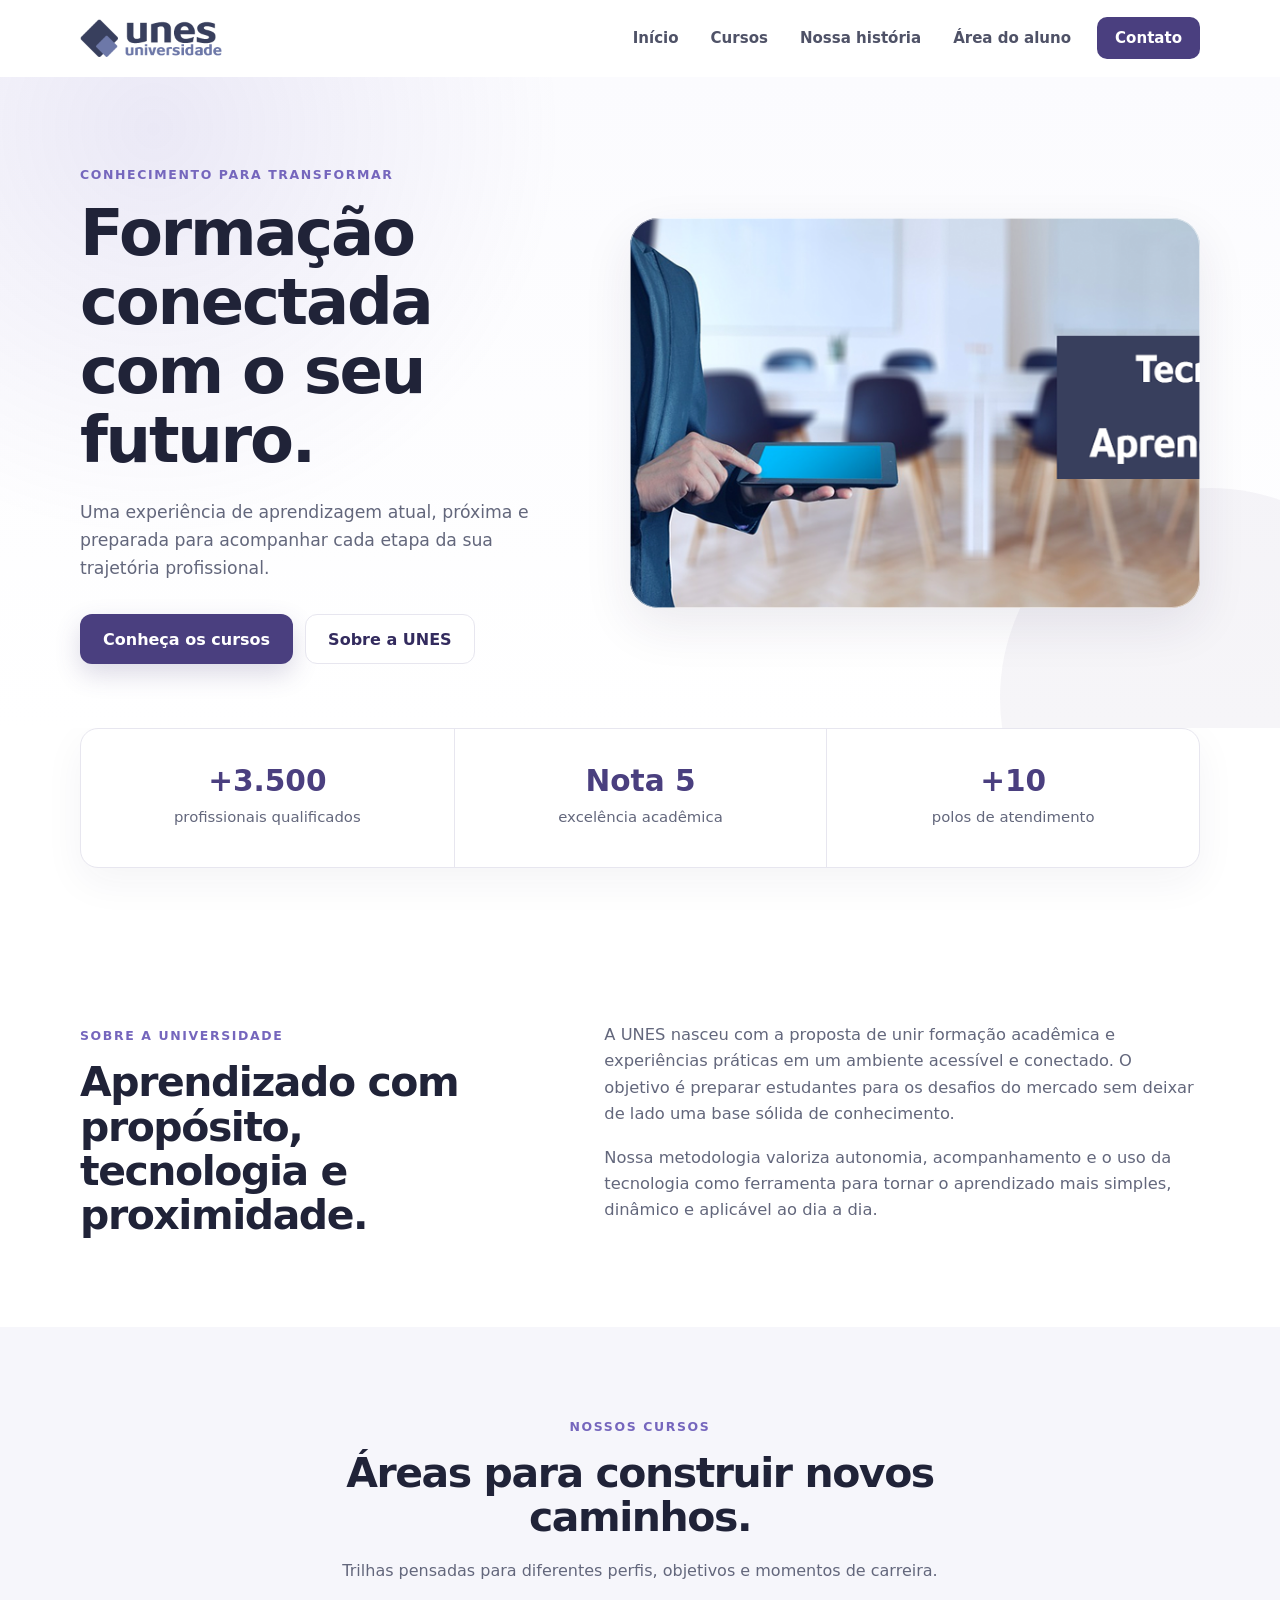
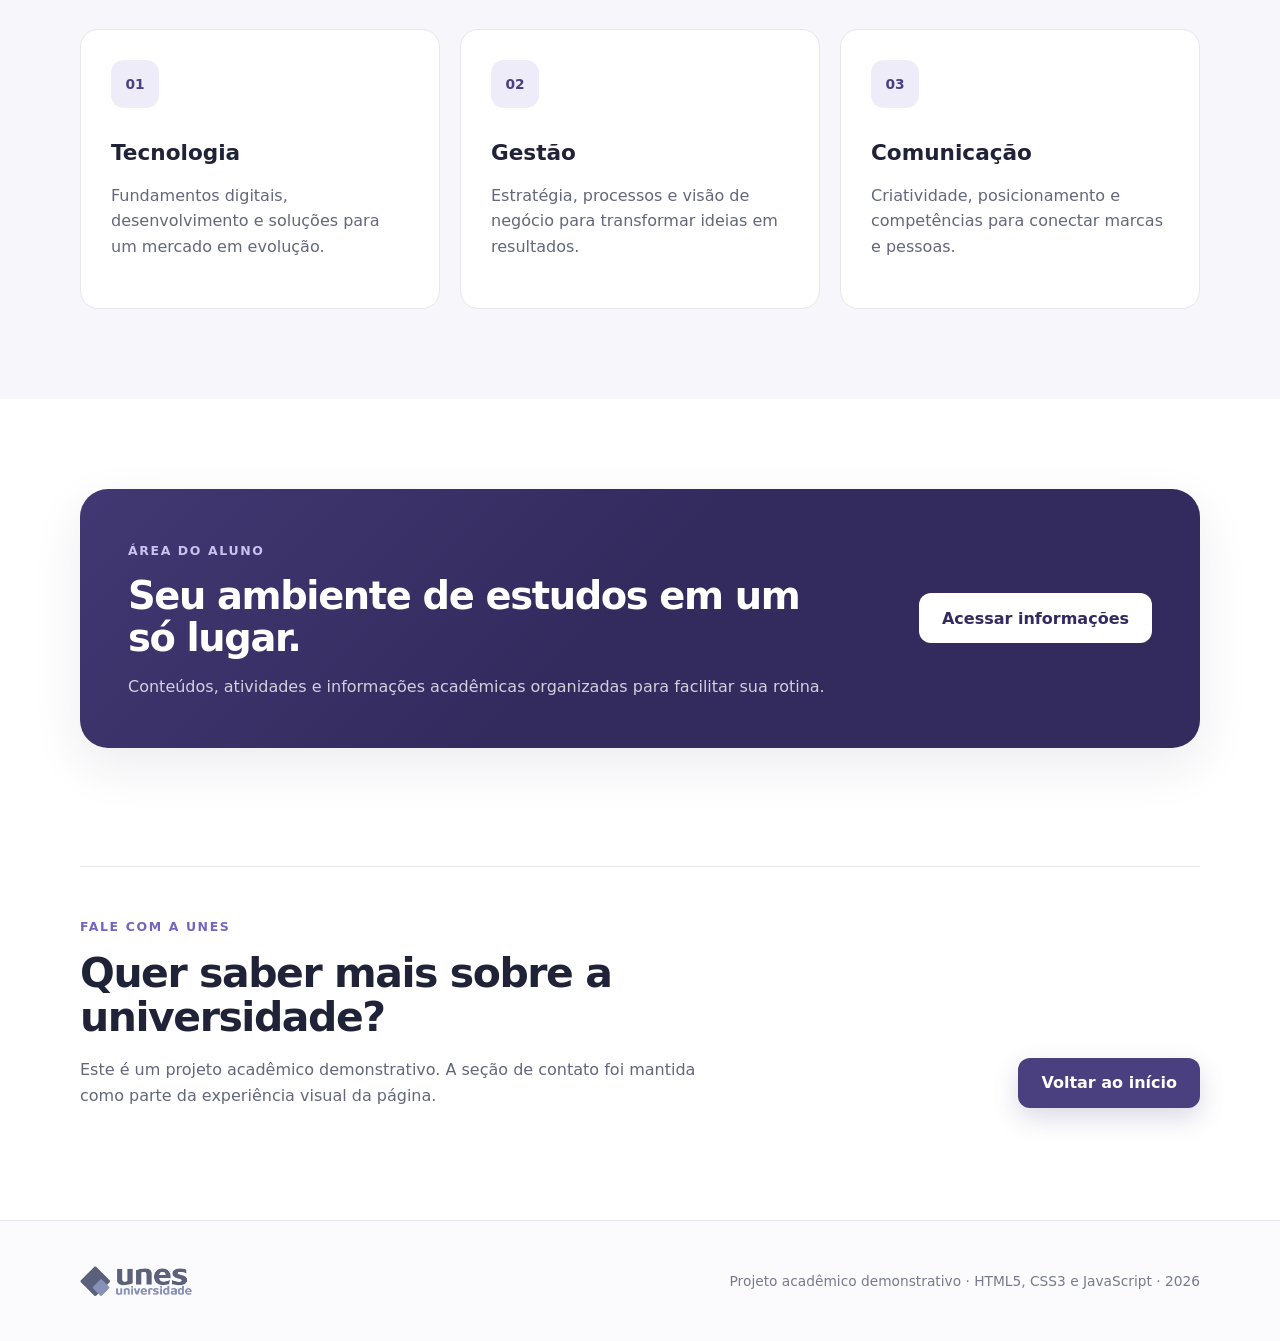
==== index.html @ d91230f2 "chore: cria a base da landing SargLab a partir da UNES" ====
<!DOCTYPE html>
<html lang="pt-BR">
  <head>
    <meta charset="UTF-8" />
    <meta name="viewport" content="width=device-width, initial-scale=1.0" />
    <meta
      name="description"
      content="UNES Universidade — projeto acadêmico responsivo desenvolvido com HTML, CSS e JavaScript."
    />
    <title>UNES | Universidade</title>
    <link rel="stylesheet" href="./assets/style/style.css" />
  </head>

  <body>
    <header class="site-header" id="inicio">
      <div class="container header-content">
        <a class="brand" href="#inicio" aria-label="UNES - Página inicial">
          <img src="./assets/images/logo.png" class="logo" alt="UNES Universidade" />
        </a>

        <button
          class="menu-toggle"
          type="button"
          aria-label="Abrir menu"
          aria-controls="main-menu"
          aria-expanded="false"
        >
          <span></span>
          <span></span>
          <span></span>
        </button>

        <nav class="main-nav" aria-label="Navegação principal">
          <ul class="nav-links" id="main-menu">
            <li><a href="#inicio">Início</a></li>
            <li><a href="#cursos">Cursos</a></li>
            <li><a href="#sobre">Nossa história</a></li>
            <li><a href="#aluno">Área do aluno</a></li>
            <li><a class="nav-cta" href="#contato">Contato</a></li>
          </ul>
        </nav>
      </div>
    </header>

    <main>
      <section class="hero" aria-labelledby="hero-title">
        <div class="container hero-grid">
          <div class="hero-copy">
            <span class="eyebrow">Conhecimento para transformar</span>
            <h1 id="hero-title">Formação conectada com o seu futuro.</h1>
            <p>
              Uma experiência de aprendizagem atual, próxima e preparada para
              acompanhar cada etapa da sua trajetória profissional.
            </p>

            <div class="hero-actions">
              <a class="button button-primary" href="#cursos">Conheça os cursos</a>
              <a class="button button-secondary" href="#sobre">Sobre a UNES</a>
            </div>
          </div>

          <div class="hero-media">
            <img
              src="./assets/images/capa.png"
              alt="Tecnologia aplicada ao aprendizado"
            />
          </div>
        </div>
      </section>

      <section class="stats" aria-label="Indicadores da universidade">
        <div class="container stats-grid">
          <article class="stat-card">
            <strong>+3.500</strong>
            <span>profissionais qualificados</span>
          </article>
          <article class="stat-card">
            <strong>Nota 5</strong>
            <span>excelência acadêmica</span>
          </article>
          <article class="stat-card">
            <strong>+10</strong>
            <span>polos de atendimento</span>
          </article>
        </div>
      </section>

      <section class="section" id="sobre">
        <div class="container about-grid">
          <div class="section-heading">
            <span class="eyebrow">Sobre a universidade</span>
            <h2>Aprendizado com propósito, tecnologia e proximidade.</h2>
          </div>

          <div class="about-copy">
            <p>
              A UNES nasceu com a proposta de unir formação acadêmica e
              experiências práticas em um ambiente acessível e conectado. O
              objetivo é preparar estudantes para os desafios do mercado sem
              deixar de lado uma base sólida de conhecimento.
            </p>
            <p>
              Nossa metodologia valoriza autonomia, acompanhamento e o uso da
              tecnologia como ferramenta para tornar o aprendizado mais simples,
              dinâmico e aplicável ao dia a dia.
            </p>
          </div>
        </div>
      </section>

      <section class="section section-soft" id="cursos">
        <div class="container">
          <div class="section-heading section-heading-centered">
            <span class="eyebrow">Nossos cursos</span>
            <h2>Áreas para construir novos caminhos.</h2>
            <p>
              Trilhas pensadas para diferentes perfis, objetivos e momentos de carreira.
            </p>
          </div>

          <div class="course-grid">
            <article class="course-card">
              <div class="course-icon" aria-hidden="true">01</div>
              <h3>Tecnologia</h3>
              <p>
                Fundamentos digitais, desenvolvimento e soluções para um mercado em evolução.
              </p>
            </article>

            <article class="course-card">
              <div class="course-icon" aria-hidden="true">02</div>
              <h3>Gestão</h3>
              <p>
                Estratégia, processos e visão de negócio para transformar ideias em resultados.
              </p>
            </article>

            <article class="course-card">
              <div class="course-icon" aria-hidden="true">03</div>
              <h3>Comunicação</h3>
              <p>
                Criatividade, posicionamento e competências para conectar marcas e pessoas.
              </p>
            </article>
          </div>
        </div>
      </section>

      <section class="section" id="aluno">
        <div class="container student-card">
          <div>
            <span class="eyebrow eyebrow-light">Área do aluno</span>
            <h2>Seu ambiente de estudos em um só lugar.</h2>
            <p>
              Conteúdos, atividades e informações acadêmicas organizadas para facilitar sua rotina.
            </p>
          </div>
          <a class="button button-light" href="#contato">Acessar informações</a>
        </div>
      </section>

      <section class="section contact-section" id="contato">
        <div class="container contact-card">
          <div class="section-heading">
            <span class="eyebrow">Fale com a UNES</span>
            <h2>Quer saber mais sobre a universidade?</h2>
            <p>
              Este é um projeto acadêmico demonstrativo. A seção de contato foi
              mantida como parte da experiência visual da página.
            </p>
          </div>

          <a class="button button-primary" href="#inicio">Voltar ao início</a>
        </div>
      </section>
    </main>

    <footer class="site-footer">
      <div class="container footer-content">
        <img src="./assets/images/logo.png" alt="UNES Universidade" />
        <p>
          Projeto acadêmico demonstrativo · HTML5, CSS3 e JavaScript ·
          <span id="current-year">2026</span>
        </p>
      </div>
    </footer>

    <script src="./script/main.js"></script>
  </body>
</html>
---- assets/style/style.css ----
* {
  margin: 0;
  padding: 0;
  box-sizing: border-box;
}

:root {
  --primary: #4a3f7f;
  --primary-dark: #332b5e;
  --primary-light: #7566bd;
  --text: #202338;
  --text-soft: #63677c;
  --surface: #ffffff;
  --surface-soft: #f6f6fb;
  --border: #e7e6ef;
  --shadow: 0 18px 50px rgba(39, 33, 73, 0.09);
  --radius-lg: 28px;
  --radius-md: 18px;
  --radius-sm: 12px;
  --container: 1120px;
}

html {
  scroll-behavior: smooth;
  scroll-padding-top: 92px;
}

body {
  min-height: 100vh;
  font-family: Inter, ui-sans-serif, system-ui, -apple-system, BlinkMacSystemFont,
    "Segoe UI", sans-serif;
  color: var(--text);
  background: var(--surface);
  line-height: 1.6;
  -webkit-font-smoothing: antialiased;
}

body.menu-open {
  overflow: hidden;
}

img {
  display: block;
  max-width: 100%;
}

a {
  color: inherit;
  text-decoration: none;
}

button,
a {
  -webkit-tap-highlight-color: transparent;
}

button {
  font: inherit;
}

.container {
  width: min(var(--container), calc(100% - 40px));
  margin: 0 auto;
}

.site-header {
  position: sticky;
  top: 0;
  z-index: 1000;
  background: rgba(255, 255, 255, 0.94);
  border-bottom: 1px solid transparent;
  backdrop-filter: blur(16px);
  transition: border-color 0.2s ease, box-shadow 0.2s ease;
}

.site-header.scrolled {
  border-color: var(--border);
  box-shadow: 0 8px 30px rgba(29, 25, 52, 0.05);
}

.header-content {
  position: relative;
  min-height: 76px;
  display: flex;
  align-items: center;
  justify-content: space-between;
  gap: 32px;
}

.brand {
  flex: 0 0 auto;
}

.logo {
  width: 142px;
  height: auto;
}

.main-nav {
  margin-left: auto;
}

.nav-links {
  display: flex;
  align-items: center;
  gap: 4px;
  list-style: none;
}

.nav-links a {
  display: inline-flex;
  align-items: center;
  min-height: 42px;
  padding: 0 14px;
  border-radius: 10px;
  color: #4f5267;
  font-size: 0.94rem;
  font-weight: 600;
  transition: color 0.2s ease, background 0.2s ease, transform 0.2s ease;
}

.nav-links a:hover,
.nav-links a:focus-visible {
  color: var(--primary);
  background: var(--surface-soft);
}

.nav-links .nav-cta {
  margin-left: 8px;
  padding-inline: 18px;
  color: #fff;
  background: var(--primary);
}

.nav-links .nav-cta:hover,
.nav-links .nav-cta:focus-visible {
  color: #fff;
  background: var(--primary-dark);
  transform: translateY(-1px);
}

.menu-toggle {
  display: none;
  width: 44px;
  height: 44px;
  padding: 10px;
  border: 1px solid var(--border);
  border-radius: 12px;
  background: var(--surface);
  cursor: pointer;
}

.menu-toggle span {
  display: block;
  width: 100%;
  height: 2px;
  margin: 5px 0;
  border-radius: 999px;
  background: var(--primary-dark);
  transition: transform 0.2s ease, opacity 0.2s ease;
}

.hero {
  position: relative;
  overflow: hidden;
  padding: 84px 0 64px;
  background:
    radial-gradient(circle at 12% 8%, rgba(117, 102, 189, 0.12), transparent 32%),
    linear-gradient(180deg, #fbfbfe 0%, #ffffff 100%);
}

.hero::after {
  content: "";
  position: absolute;
  right: -140px;
  bottom: -180px;
  width: 420px;
  height: 420px;
  border-radius: 50%;
  background: rgba(74, 63, 127, 0.05);
  pointer-events: none;
}

.hero-grid {
  position: relative;
  z-index: 1;
  display: grid;
  grid-template-columns: minmax(0, 0.92fr) minmax(0, 1.08fr);
  align-items: center;
  gap: 64px;
}

.eyebrow {
  display: inline-block;
  margin-bottom: 14px;
  color: var(--primary-light);
  font-size: 0.78rem;
  font-weight: 800;
  letter-spacing: 0.13em;
  text-transform: uppercase;
}

.hero h1,
.section-heading h2,
.student-card h2 {
  line-height: 1.08;
  letter-spacing: -0.035em;
}

.hero h1 {
  max-width: 680px;
  font-size: clamp(2.7rem, 5vw, 4.9rem);
}

.hero-copy > p {
  max-width: 610px;
  margin-top: 24px;
  color: var(--text-soft);
  font-size: 1.08rem;
}

.hero-actions {
  display: flex;
  flex-wrap: wrap;
  gap: 12px;
  margin-top: 32px;
}

.button {
  display: inline-flex;
  align-items: center;
  justify-content: center;
  min-height: 50px;
  padding: 0 22px;
  border: 1px solid transparent;
  border-radius: 12px;
  font-weight: 750;
  transition: transform 0.2s ease, background 0.2s ease, border-color 0.2s ease,
    box-shadow 0.2s ease;
}

.button:hover,
.button:focus-visible {
  transform: translateY(-2px);
}

.button-primary {
  color: #fff;
  background: var(--primary);
  box-shadow: 0 10px 26px rgba(74, 63, 127, 0.2);
}

.button-primary:hover,
.button-primary:focus-visible {
  background: var(--primary-dark);
}

.button-secondary {
  color: var(--primary-dark);
  border-color: var(--border);
  background: #fff;
}

.button-secondary:hover,
.button-secondary:focus-visible {
  border-color: #cfccdf;
  box-shadow: 0 8px 24px rgba(39, 33, 73, 0.08);
}

.hero-media {
  position: relative;
  overflow: hidden;
  border-radius: var(--radius-lg);
  box-shadow: var(--shadow);
}

.hero-media::before {
  content: "";
  position: absolute;
  inset: 0;
  border: 1px solid rgba(255, 255, 255, 0.55);
  border-radius: inherit;
  pointer-events: none;
}

.hero-media img {
  width: 100%;
  min-height: 390px;
  object-fit: cover;
}

.stats {
  padding: 0 0 64px;
}

.stats-grid {
  display: grid;
  grid-template-columns: repeat(3, 1fr);
  overflow: hidden;
  border: 1px solid var(--border);
  border-radius: var(--radius-md);
  background: #fff;
  box-shadow: 0 14px 40px rgba(43, 38, 70, 0.05);
}

.stat-card {
  display: flex;
  flex-direction: column;
  align-items: center;
  justify-content: center;
  min-height: 138px;
  padding: 24px;
  text-align: center;
}

.stat-card + .stat-card {
  border-left: 1px solid var(--border);
}

.stat-card strong {
  color: var(--primary);
  font-size: 1.85rem;
  line-height: 1;
}

.stat-card span {
  margin-top: 10px;
  color: var(--text-soft);
  font-size: 0.93rem;
}

.section {
  padding: 90px 0;
}

.section-soft {
  background: var(--surface-soft);
}

.about-grid {
  display: grid;
  grid-template-columns: 0.85fr 1.15fr;
  gap: 84px;
  align-items: start;
}

.section-heading h2 {
  max-width: 680px;
  font-size: clamp(2rem, 3.2vw, 3.2rem);
}

.section-heading > p {
  max-width: 620px;
  margin-top: 18px;
  color: var(--text-soft);
}

.section-heading-centered {
  display: flex;
  flex-direction: column;
  align-items: center;
  max-width: 760px;
  margin: 0 auto;
  text-align: center;
}

.about-copy {
  color: var(--text-soft);
  font-size: 1.02rem;
}

.about-copy p + p {
  margin-top: 18px;
}

.course-grid {
  display: grid;
  grid-template-columns: repeat(3, 1fr);
  gap: 20px;
  margin-top: 46px;
}

.course-card {
  min-height: 280px;
  padding: 30px;
  border: 1px solid var(--border);
  border-radius: var(--radius-md);
  background: #fff;
  transition: transform 0.2s ease, box-shadow 0.2s ease, border-color 0.2s ease;
}

.course-card:hover {
  transform: translateY(-5px);
  border-color: #d8d4e8;
  box-shadow: 0 20px 50px rgba(39, 33, 73, 0.08);
}

.course-icon {
  display: grid;
  place-items: center;
  width: 48px;
  height: 48px;
  border-radius: 13px;
  color: var(--primary);
  background: #eeecf8;
  font-size: 0.86rem;
  font-weight: 850;
}

.course-card h3 {
  margin-top: 28px;
  font-size: 1.35rem;
}

.course-card p {
  margin-top: 12px;
  color: var(--text-soft);
}

.student-card {
  display: flex;
  align-items: center;
  justify-content: space-between;
  gap: 50px;
  padding: 48px;
  border-radius: var(--radius-lg);
  color: #fff;
  background:
    linear-gradient(135deg, rgba(117, 102, 189, 0.22), transparent 48%),
    var(--primary-dark);
  box-shadow: var(--shadow);
}

.student-card > div {
  max-width: 720px;
}

.eyebrow-light {
  color: #c9c2f1;
}

.student-card h2 {
  font-size: clamp(2rem, 3vw, 3rem);
}

.student-card p {
  margin-top: 16px;
  color: rgba(255, 255, 255, 0.78);
}

.button-light {
  flex: 0 0 auto;
  color: var(--primary-dark);
  background: #fff;
}

.contact-section {
  padding-top: 28px;
}

.contact-card {
  display: flex;
  align-items: flex-end;
  justify-content: space-between;
  gap: 40px;
  padding: 46px 0 22px;
  border-top: 1px solid var(--border);
}

.contact-card .section-heading {
  max-width: 720px;
}

.site-footer {
  border-top: 1px solid var(--border);
  background: #fbfbfd;
}

.footer-content {
  min-height: 120px;
  display: flex;
  align-items: center;
  justify-content: space-between;
  gap: 24px;
}

.footer-content img {
  width: 112px;
  opacity: 0.82;
}

.footer-content p {
  color: #777a8d;
  font-size: 0.86rem;
  text-align: right;
}

:focus-visible {
  outline: 3px solid rgba(117, 102, 189, 0.34);
  outline-offset: 3px;
}

@media (max-width: 900px) {
  .hero {
    padding-top: 62px;
  }

  .hero-grid,
  .about-grid {
    grid-template-columns: 1fr;
    gap: 42px;
  }

  .hero-copy {
    max-width: 760px;
  }

  .hero-media img {
    min-height: 330px;
  }

  .course-grid {
    grid-template-columns: repeat(2, 1fr);
  }

  .course-card:last-child {
    grid-column: 1 / -1;
  }

  .student-card,
  .contact-card {
    align-items: flex-start;
    flex-direction: column;
  }
}

@media (max-width: 780px) {
  .container {
    width: min(var(--container), calc(100% - 32px));
  }

  .header-content {
    min-height: 70px;
  }

  .logo {
    width: 126px;
  }

  .menu-toggle {
    display: block;
    position: relative;
    z-index: 1002;
  }

  .menu-toggle[aria-expanded="true"] span:nth-child(1) {
    transform: translateY(7px) rotate(45deg);
  }

  .menu-toggle[aria-expanded="true"] span:nth-child(2) {
    opacity: 0;
  }

  .menu-toggle[aria-expanded="true"] span:nth-child(3) {
    transform: translateY(-7px) rotate(-45deg);
  }

  .main-nav {
    position: absolute;
    top: calc(100% + 1px);
    right: 0;
    left: 0;
    z-index: 1001;
  }

  .nav-links {
    position: absolute;
    top: 0;
    right: 16px;
    left: 16px;
    display: flex;
    flex-direction: column;
    align-items: stretch;
    gap: 4px;
    padding: 12px;
    border: 1px solid var(--border);
    border-radius: 16px;
    background: #fff;
    box-shadow: 0 22px 60px rgba(28, 24, 52, 0.16);
    opacity: 0;
    visibility: hidden;
    transform: translateY(-10px) scale(0.98);
    transform-origin: top center;
    transition: opacity 0.18s ease, transform 0.18s ease, visibility 0.18s ease;
  }

  .nav-links.is-open {
    opacity: 1;
    visibility: visible;
    transform: translateY(8px) scale(1);
  }

  .nav-links li,
  .nav-links a {
    width: 100%;
  }

  .nav-links a {
    min-height: 46px;
    padding: 0 14px;
  }

  .nav-links .nav-cta {
    margin: 4px 0 0;
    justify-content: center;
  }

  .hero {
    padding: 48px 0 50px;
  }

  .hero h1 {
    font-size: clamp(2.4rem, 11vw, 3.6rem);
  }

  .hero-copy > p {
    font-size: 1rem;
  }

  .hero-media {
    border-radius: 20px;
  }

  .hero-media img {
    min-height: 260px;
  }

  .stats {
    padding-bottom: 28px;
  }

  .stats-grid {
    grid-template-columns: 1fr;
  }

  .stat-card {
    min-height: 112px;
  }

  .stat-card + .stat-card {
    border-top: 1px solid var(--border);
    border-left: 0;
  }

  .section {
    padding: 66px 0;
  }

  .course-grid {
    grid-template-columns: 1fr;
  }

  .course-card:last-child {
    grid-column: auto;
  }

  .student-card {
    padding: 34px 28px;
    border-radius: 22px;
  }

  .contact-section {
    padding-top: 12px;
  }

  .footer-content {
    min-height: 150px;
    flex-direction: column;
    justify-content: center;
    text-align: center;
  }

  .footer-content p {
    text-align: center;
  }
}

@media (max-width: 520px) {
  .container {
    width: min(var(--container), calc(100% - 24px));
  }

  .hero-actions,
  .hero-actions .button {
    width: 100%;
  }

  .hero-media img {
    min-height: 220px;
    object-position: 48% center;
  }

  .student-card {
    padding: 30px 22px;
  }

  .button-light,
  .contact-card .button {
    width: 100%;
  }
}

@media (prefers-reduced-motion: reduce) {
  *,
  *::before,
  *::after {
    scroll-behavior: auto !important;
    transition-duration: 0.01ms !important;
    animation-duration: 0.01ms !important;
    animation-iteration-count: 1 !important;
  }
}
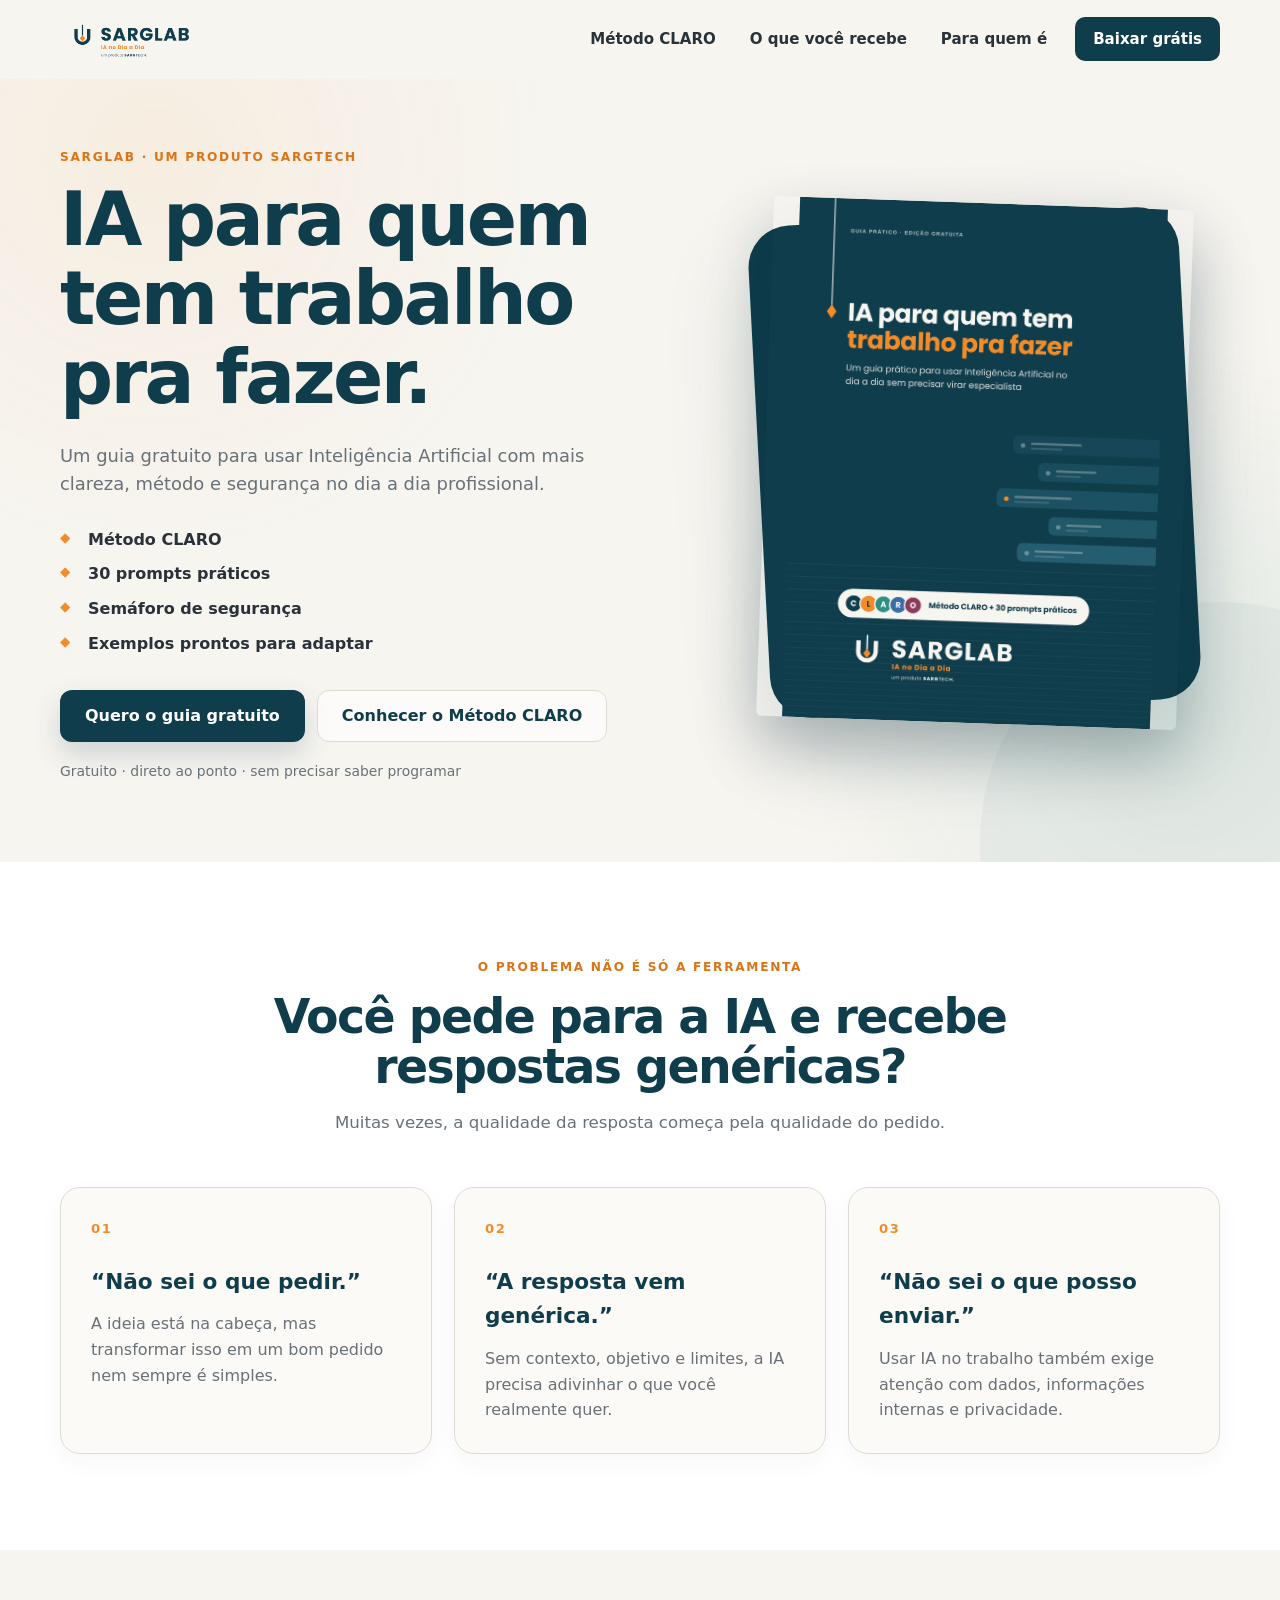
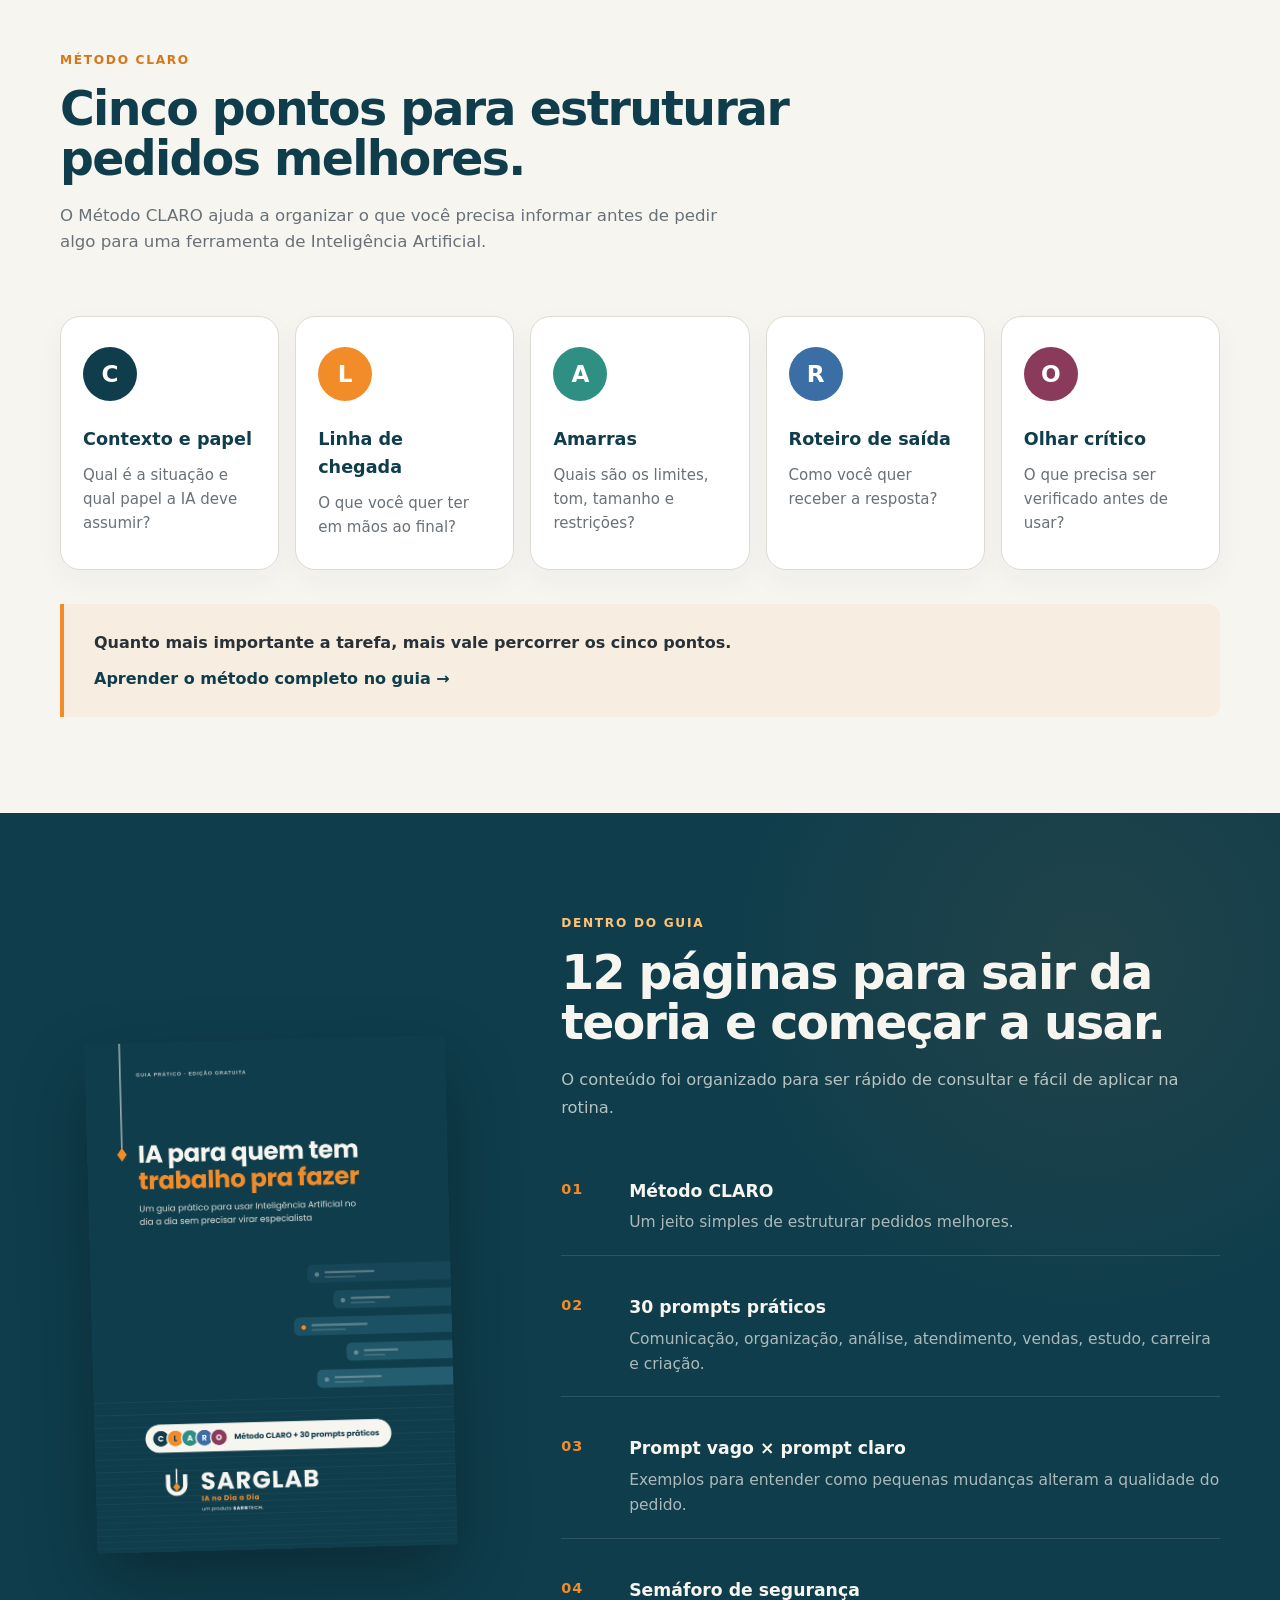
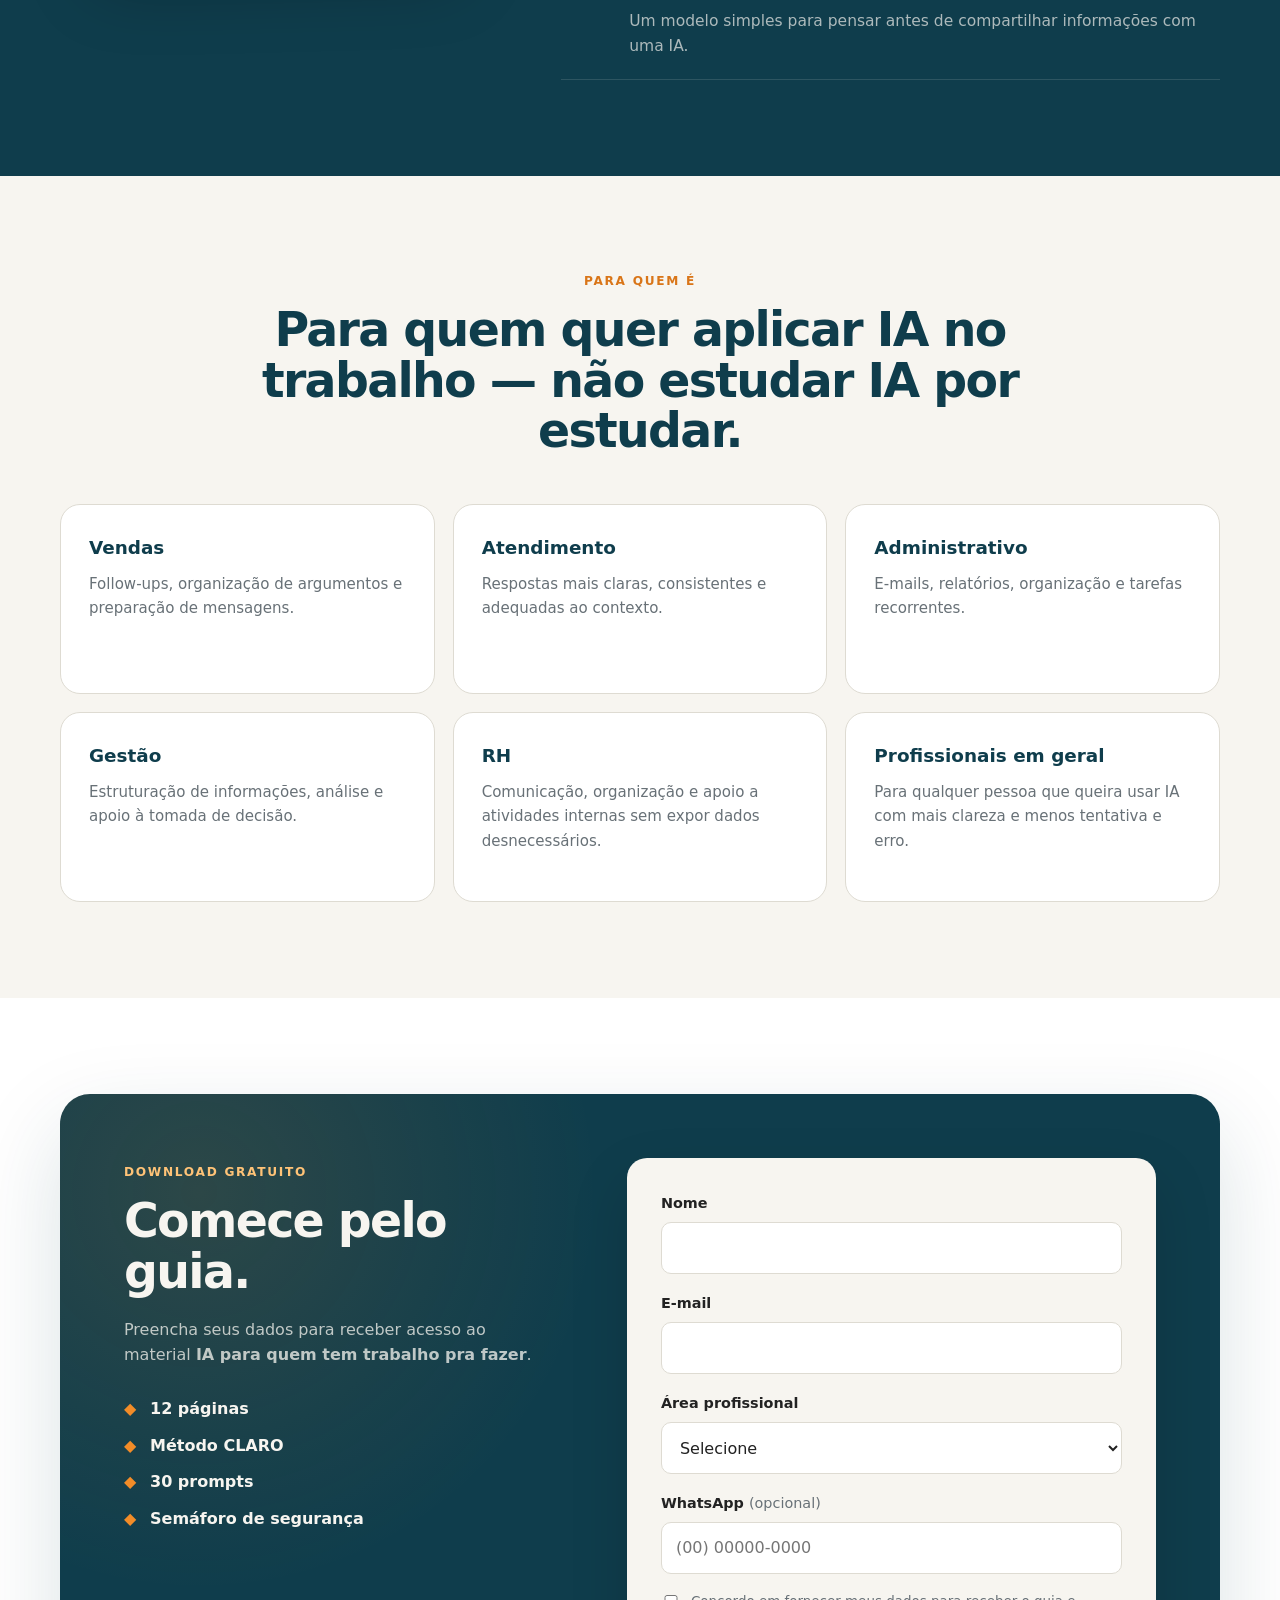
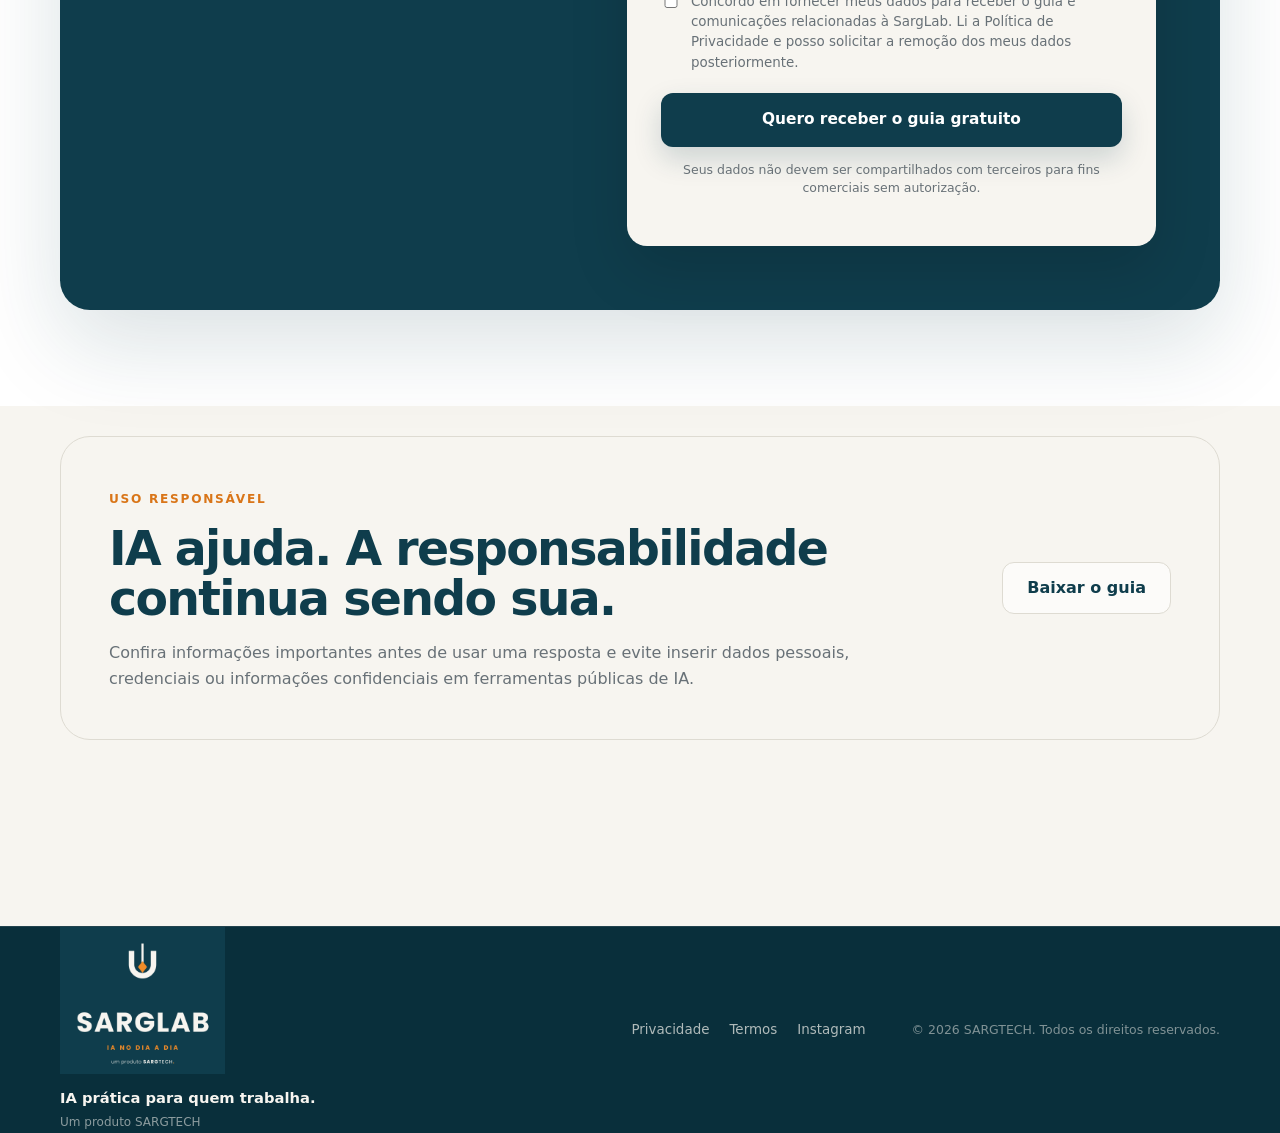
==== commit f2424256: "feat: publica landing SargLab com captura de leads e ebook final" ====
--- a/index.html
+++ b/index.html
@@ -3,19 +3,38 @@
   <head>
     <meta charset="UTF-8" />
     <meta name="viewport" content="width=device-width, initial-scale=1.0" />
+
     <meta
       name="description"
-      content="UNES Universidade — projeto acadêmico responsivo desenvolvido com HTML, CSS e JavaScript."
+      content="Baixe gratuitamente o guia SargLab IA para quem tem trabalho pra fazer. Aprenda o Método CLARO e tenha acesso a 30 prompts práticos para usar Inteligência Artificial no trabalho."
     />
-    <title>UNES | Universidade</title>
+
+    <meta
+      name="keywords"
+      content="inteligência artificial, IA no trabalho, prompts, produtividade, Método CLARO, SargLab, SARGTECH"
+    />
+
+    <meta name="author" content="SARGTECH" />
+
+    <title>SargLab | IA para quem tem trabalho pra fazer</title>
+
     <link rel="stylesheet" href="./assets/style/style.css" />
   </head>
 
   <body>
+    <!-- HEADER -->
     <header class="site-header" id="inicio">
       <div class="container header-content">
-        <a class="brand" href="#inicio" aria-label="UNES - Página inicial">
-          <img src="./assets/images/logo.png" class="logo" alt="UNES Universidade" />
+        <a
+          class="brand"
+          href="#inicio"
+          aria-label="SargLab - Página inicial"
+        >
+          <img
+            src="./assets/images/sarglab/logo-sarglab.png"
+            class="logo"
+            alt="SargLab - um produto SARGTECH"
+          />
         </a>
 
         <button
@@ -32,159 +51,512 @@
 
         <nav class="main-nav" aria-label="Navegação principal">
           <ul class="nav-links" id="main-menu">
-            <li><a href="#inicio">Início</a></li>
-            <li><a href="#cursos">Cursos</a></li>
-            <li><a href="#sobre">Nossa história</a></li>
-            <li><a href="#aluno">Área do aluno</a></li>
-            <li><a class="nav-cta" href="#contato">Contato</a></li>
+            <li><a href="#metodo">Método CLARO</a></li>
+            <li><a href="#conteudo">O que você recebe</a></li>
+            <li><a href="#para-quem">Para quem é</a></li>
+            <li>
+              <a class="nav-cta" href="#baixar">
+                Baixar grátis
+              </a>
+            </li>
           </ul>
         </nav>
       </div>
     </header>
 
     <main>
+      <!-- HERO -->
       <section class="hero" aria-labelledby="hero-title">
         <div class="container hero-grid">
           <div class="hero-copy">
-            <span class="eyebrow">Conhecimento para transformar</span>
-            <h1 id="hero-title">Formação conectada com o seu futuro.</h1>
-            <p>
-              Uma experiência de aprendizagem atual, próxima e preparada para
-              acompanhar cada etapa da sua trajetória profissional.
-            </p>
+            <span class="eyebrow">
+              SargLab · um produto SARGTECH
+            </span>
+
+            <h1 id="hero-title">
+              IA para quem tem trabalho pra fazer.
+            </h1>
+
+            <p class="hero-subtitle">
+              Um guia gratuito para usar Inteligência Artificial com mais
+              clareza, método e segurança no dia a dia profissional.
+            </p>
+
+            <ul class="hero-benefits">
+              <li>Método CLARO</li>
+              <li>30 prompts práticos</li>
+              <li>Semáforo de segurança</li>
+              <li>Exemplos prontos para adaptar</li>
+            </ul>
 
             <div class="hero-actions">
-              <a class="button button-primary" href="#cursos">Conheça os cursos</a>
-              <a class="button button-secondary" href="#sobre">Sobre a UNES</a>
+              <a class="button button-primary" href="#baixar">
+                Quero o guia gratuito
+              </a>
+
+              <a class="button button-secondary" href="#metodo">
+                Conhecer o Método CLARO
+              </a>
             </div>
+
+            <p class="hero-note">
+              Gratuito · direto ao ponto · sem precisar saber programar
+            </p>
           </div>
 
           <div class="hero-media">
             <img
-              src="./assets/images/capa.png"
-              alt="Tecnologia aplicada ao aprendizado"
+              src="./assets/images/ebook/capa-ebook-sarglab.png"
+              alt="Capa do guia gratuito IA para quem tem trabalho pra fazer"
             />
           </div>
         </div>
       </section>
 
-      <section class="stats" aria-label="Indicadores da universidade">
-        <div class="container stats-grid">
-          <article class="stat-card">
-            <strong>+3.500</strong>
-            <span>profissionais qualificados</span>
-          </article>
-          <article class="stat-card">
-            <strong>Nota 5</strong>
-            <span>excelência acadêmica</span>
-          </article>
-          <article class="stat-card">
-            <strong>+10</strong>
-            <span>polos de atendimento</span>
-          </article>
-        </div>
-      </section>
-
-      <section class="section" id="sobre">
-        <div class="container about-grid">
-          <div class="section-heading">
-            <span class="eyebrow">Sobre a universidade</span>
-            <h2>Aprendizado com propósito, tecnologia e proximidade.</h2>
-          </div>
-
-          <div class="about-copy">
-            <p>
-              A UNES nasceu com a proposta de unir formação acadêmica e
-              experiências práticas em um ambiente acessível e conectado. O
-              objetivo é preparar estudantes para os desafios do mercado sem
-              deixar de lado uma base sólida de conhecimento.
-            </p>
-            <p>
-              Nossa metodologia valoriza autonomia, acompanhamento e o uso da
-              tecnologia como ferramenta para tornar o aprendizado mais simples,
-              dinâmico e aplicável ao dia a dia.
-            </p>
-          </div>
-        </div>
-      </section>
-
-      <section class="section section-soft" id="cursos">
+      <!-- PROBLEMA -->
+      <section class="section section-soft" id="problema">
         <div class="container">
           <div class="section-heading section-heading-centered">
-            <span class="eyebrow">Nossos cursos</span>
-            <h2>Áreas para construir novos caminhos.</h2>
+            <span class="eyebrow">O problema não é só a ferramenta</span>
+
+            <h2>
+              Você pede para a IA e recebe respostas genéricas?
+            </h2>
+
             <p>
-              Trilhas pensadas para diferentes perfis, objetivos e momentos de carreira.
-            </p>
-          </div>
-
-          <div class="course-grid">
-            <article class="course-card">
-              <div class="course-icon" aria-hidden="true">01</div>
-              <h3>Tecnologia</h3>
-              <p>
-                Fundamentos digitais, desenvolvimento e soluções para um mercado em evolução.
-              </p>
-            </article>
-
-            <article class="course-card">
-              <div class="course-icon" aria-hidden="true">02</div>
+              Muitas vezes, a qualidade da resposta começa pela qualidade do
+              pedido.
+            </p>
+          </div>
+
+          <div class="problem-grid">
+            <article class="problem-card">
+              <span class="problem-number">01</span>
+              <h3>“Não sei o que pedir.”</h3>
+              <p>
+                A ideia está na cabeça, mas transformar isso em um bom pedido
+                nem sempre é simples.
+              </p>
+            </article>
+
+            <article class="problem-card">
+              <span class="problem-number">02</span>
+              <h3>“A resposta vem genérica.”</h3>
+              <p>
+                Sem contexto, objetivo e limites, a IA precisa adivinhar o que
+                você realmente quer.
+              </p>
+            </article>
+
+            <article class="problem-card">
+              <span class="problem-number">03</span>
+              <h3>“Não sei o que posso enviar.”</h3>
+              <p>
+                Usar IA no trabalho também exige atenção com dados,
+                informações internas e privacidade.
+              </p>
+            </article>
+          </div>
+        </div>
+      </section>
+
+      <!-- MÉTODO CLARO -->
+      <section class="section" id="metodo">
+        <div class="container">
+          <div class="section-heading">
+            <span class="eyebrow">Método CLARO</span>
+
+            <h2>
+              Cinco pontos para estruturar pedidos melhores.
+            </h2>
+
+            <p>
+              O Método CLARO ajuda a organizar o que você precisa informar
+              antes de pedir algo para uma ferramenta de Inteligência
+              Artificial.
+            </p>
+          </div>
+
+          <div class="claro-grid">
+            <article class="claro-card">
+              <span class="claro-letter claro-c">C</span>
+              <h3>Contexto e papel</h3>
+              <p>
+                Qual é a situação e qual papel a IA deve assumir?
+              </p>
+            </article>
+
+            <article class="claro-card">
+              <span class="claro-letter claro-l">L</span>
+              <h3>Linha de chegada</h3>
+              <p>
+                O que você quer ter em mãos ao final?
+              </p>
+            </article>
+
+            <article class="claro-card">
+              <span class="claro-letter claro-a">A</span>
+              <h3>Amarras</h3>
+              <p>
+                Quais são os limites, tom, tamanho e restrições?
+              </p>
+            </article>
+
+            <article class="claro-card">
+              <span class="claro-letter claro-r">R</span>
+              <h3>Roteiro de saída</h3>
+              <p>
+                Como você quer receber a resposta?
+              </p>
+            </article>
+
+            <article class="claro-card">
+              <span class="claro-letter claro-o">O</span>
+              <h3>Olhar crítico</h3>
+              <p>
+                O que precisa ser verificado antes de usar?
+              </p>
+            </article>
+          </div>
+
+          <div class="method-cta">
+            <p>
+              Quanto mais importante a tarefa, mais vale percorrer os cinco
+              pontos.
+            </p>
+
+            <a class="text-link" href="#baixar">
+              Aprender o método completo no guia →
+            </a>
+          </div>
+        </div>
+      </section>
+
+      <!-- CONTEÚDO DO GUIA -->
+      <section class="section section-dark" id="conteudo">
+        <div class="container guide-grid">
+          <div class="guide-media">
+            <img
+              src="./assets/images/ebook/capa-ebook-sarglab.png"
+              alt="Guia SargLab IA para quem tem trabalho pra fazer"
+            />
+          </div>
+
+          <div class="guide-copy">
+            <span class="eyebrow eyebrow-light">
+              Dentro do guia
+            </span>
+
+            <h2>
+              12 páginas para sair da teoria e começar a usar.
+            </h2>
+
+            <p>
+              O conteúdo foi organizado para ser rápido de consultar e fácil
+              de aplicar na rotina.
+            </p>
+
+            <div class="guide-items">
+              <article class="guide-item">
+                <strong>01</strong>
+                <div>
+                  <h3>Método CLARO</h3>
+                  <p>
+                    Um jeito simples de estruturar pedidos melhores.
+                  </p>
+                </div>
+              </article>
+
+              <article class="guide-item">
+                <strong>02</strong>
+                <div>
+                  <h3>30 prompts práticos</h3>
+                  <p>
+                    Comunicação, organização, análise, atendimento, vendas,
+                    estudo, carreira e criação.
+                  </p>
+                </div>
+              </article>
+
+              <article class="guide-item">
+                <strong>03</strong>
+                <div>
+                  <h3>Prompt vago × prompt claro</h3>
+                  <p>
+                    Exemplos para entender como pequenas mudanças alteram a
+                    qualidade do pedido.
+                  </p>
+                </div>
+              </article>
+
+              <article class="guide-item">
+                <strong>04</strong>
+                <div>
+                  <h3>Semáforo de segurança</h3>
+                  <p>
+                    Um modelo simples para pensar antes de compartilhar
+                    informações com uma IA.
+                  </p>
+                </div>
+              </article>
+            </div>
+          </div>
+        </div>
+      </section>
+
+      <!-- PARA QUEM -->
+      <section class="section" id="para-quem">
+        <div class="container">
+          <div class="section-heading section-heading-centered">
+            <span class="eyebrow">Para quem é</span>
+
+            <h2>
+              Para quem quer aplicar IA no trabalho — não estudar IA por
+              estudar.
+            </h2>
+          </div>
+
+          <div class="audience-grid">
+            <article class="audience-card">
+              <h3>Vendas</h3>
+              <p>
+                Follow-ups, organização de argumentos e preparação de
+                mensagens.
+              </p>
+            </article>
+
+            <article class="audience-card">
+              <h3>Atendimento</h3>
+              <p>
+                Respostas mais claras, consistentes e adequadas ao contexto.
+              </p>
+            </article>
+
+            <article class="audience-card">
+              <h3>Administrativo</h3>
+              <p>
+                E-mails, relatórios, organização e tarefas recorrentes.
+              </p>
+            </article>
+
+            <article class="audience-card">
               <h3>Gestão</h3>
               <p>
-                Estratégia, processos e visão de negócio para transformar ideias em resultados.
-              </p>
-            </article>
-
-            <article class="course-card">
-              <div class="course-icon" aria-hidden="true">03</div>
-              <h3>Comunicação</h3>
-              <p>
-                Criatividade, posicionamento e competências para conectar marcas e pessoas.
-              </p>
-            </article>
-          </div>
-        </div>
-      </section>
-
-      <section class="section" id="aluno">
-        <div class="container student-card">
+                Estruturação de informações, análise e apoio à tomada de
+                decisão.
+              </p>
+            </article>
+
+            <article class="audience-card">
+              <h3>RH</h3>
+              <p>
+                Comunicação, organização e apoio a atividades internas sem
+                expor dados desnecessários.
+              </p>
+            </article>
+
+            <article class="audience-card">
+              <h3>Profissionais em geral</h3>
+              <p>
+                Para qualquer pessoa que queira usar IA com mais clareza e
+                menos tentativa e erro.
+              </p>
+            </article>
+          </div>
+        </div>
+      </section>
+
+      <!-- FORMULÁRIO -->
+      <section class="section download-section" id="baixar">
+        <div class="container download-card">
+          <div class="download-copy">
+            <span class="eyebrow eyebrow-light">
+              Download gratuito
+            </span>
+
+            <h2>
+              Comece pelo guia.
+            </h2>
+
+            <p>
+              Preencha seus dados para receber acesso ao material
+              <strong>IA para quem tem trabalho pra fazer</strong>.
+            </p>
+
+            <ul>
+              <li>12 páginas</li>
+              <li>Método CLARO</li>
+              <li>30 prompts</li>
+              <li>Semáforo de segurança</li>
+            </ul>
+          </div>
+
+          <form class="lead-form" id="ebook-form">
+            <div class="form-group">
+              <label for="nome">Nome</label>
+              <input
+                type="text"
+                id="nome"
+                name="nome"
+                autocomplete="name"
+                required
+              />
+            </div>
+
+            <div class="form-group">
+              <label for="email">E-mail</label>
+              <input
+                type="email"
+                id="email"
+                name="email"
+                autocomplete="email"
+                required
+              />
+            </div>
+
+            <div class="form-group">
+              <label for="area">Área profissional</label>
+              <select id="area" name="area" required>
+                <option value="">Selecione</option>
+                <option value="vendas">Vendas</option>
+                <option value="atendimento">Atendimento</option>
+                <option value="administrativo">Administrativo</option>
+                <option value="gestao">Gestão</option>
+                <option value="rh">RH</option>
+                <option value="marketing">Marketing</option>
+                <option value="tecnologia">Tecnologia</option>
+                <option value="empreendedor">Empreendedor(a)</option>
+                <option value="outro">Outra área</option>
+              </select>
+            </div>
+
+            <div class="form-group">
+              <label for="whatsapp">
+                WhatsApp
+                <span class="optional">(opcional)</span>
+              </label>
+
+              <input
+                type="tel"
+                id="whatsapp"
+                name="whatsapp"
+                autocomplete="tel"
+                placeholder="(00) 00000-0000"
+              />
+            </div>
+
+            <label class="consent-field">
+              <input
+                type="checkbox"
+                id="consentimento"
+                name="consentimento"
+                required
+              />
+
+              <span>
+                Concordo em fornecer meus dados para receber o guia e
+                comunicações relacionadas à SargLab. Li a
+                <a href="./privacidade.html" target="_blank">
+                      Política de Privacidade
+                </a>
+                e posso solicitar a remoção dos meus dados posteriormente.
+              </span>
+            </label>
+
+            <button
+              class="button button-primary button-full"
+              type="submit"
+            >
+              Quero receber o guia gratuito
+            </button>
+
+            <p class="form-note">
+              Seus dados não devem ser compartilhados com terceiros para fins
+              comerciais sem autorização.
+            </p>
+
+            <div
+              class="form-message"
+              id="form-message"
+              role="status"
+              aria-live="polite"
+            ></div>
+          </form>
+        </div>
+      </section>
+
+      <!-- SEGURANÇA -->
+      <section class="section security-section">
+        <div class="container security-card">
           <div>
-            <span class="eyebrow eyebrow-light">Área do aluno</span>
-            <h2>Seu ambiente de estudos em um só lugar.</h2>
+            <span class="eyebrow">Uso responsável</span>
+
+            <h2>
+              IA ajuda. A responsabilidade continua sendo sua.
+            </h2>
+
             <p>
-              Conteúdos, atividades e informações acadêmicas organizadas para facilitar sua rotina.
-            </p>
-          </div>
-          <a class="button button-light" href="#contato">Acessar informações</a>
-        </div>
-      </section>
-
-      <section class="section contact-section" id="contato">
-        <div class="container contact-card">
-          <div class="section-heading">
-            <span class="eyebrow">Fale com a UNES</span>
-            <h2>Quer saber mais sobre a universidade?</h2>
-            <p>
-              Este é um projeto acadêmico demonstrativo. A seção de contato foi
-              mantida como parte da experiência visual da página.
-            </p>
-          </div>
-
-          <a class="button button-primary" href="#inicio">Voltar ao início</a>
+              Confira informações importantes antes de usar uma resposta e
+              evite inserir dados pessoais, credenciais ou informações
+              confidenciais em ferramentas públicas de IA.
+            </p>
+          </div>
+
+          <a class="button button-secondary" href="#baixar">
+            Baixar o guia
+          </a>
         </div>
       </section>
     </main>
 
+    <!-- FOOTER -->
     <footer class="site-footer">
       <div class="container footer-content">
-        <img src="./assets/images/logo.png" alt="UNES Universidade" />
-        <p>
-          Projeto acadêmico demonstrativo · HTML5, CSS3 e JavaScript ·
-          <span id="current-year">2026</span>
+        <div class="footer-brand">
+          <img
+              src="./assets/images/sarglab/logo-sarglab-footer.png"
+              alt="SargLab - um produto SARGTECH"
+          />
+
+          <p>
+            IA prática para quem trabalha.
+          </p>
+
+          <span>
+            Um produto SARGTECH
+          </span>
+        </div>
+
+        <div class="footer-links">
+          <a 
+          href="./privacidade.html"
+          aria-label="Política de Privacidade"
+       >
+         Privacidade
+          </a>
+          <a
+            href="./termos.html"
+            aria-label="Termos de Uso"
+          >
+            Termos
+          </a>
+
+          <a
+            href="https://www.instagram.com/sarglab.ia/"
+            target="_blank"
+            rel="noopener noreferrer"
+          >
+            Instagram
+          </a>
+        </div>
+
+        <p class="footer-copy">
+          © <span id="current-year">2026</span> SARGTECH.
+          Todos os direitos reservados.
         </p>
       </div>
     </footer>
 
     <script src="./script/main.js"></script>
   </body>
-</html>
+</html>
--- a/assets/style/style.css
+++ b/assets/style/style.css
@@ -5,24 +5,49 @@
 }
 
 :root {
-  --primary: #4a3f7f;
-  --primary-dark: #332b5e;
-  --primary-light: #7566bd;
-  --text: #202338;
-  --text-soft: #63677c;
-  --surface: #ffffff;
-  --surface-soft: #f6f6fb;
-  --border: #e7e6ef;
-  --shadow: 0 18px 50px rgba(39, 33, 73, 0.09);
-  --radius-lg: 28px;
-  --radius-md: 18px;
+  --petrol: #0f3d4c;
+  --petrol-dark: #092f3b;
+  --petrol-light: #19546a;
+
+  --orange: #f28c28;
+  --orange-dark: #d97518;
+
+  --cream: #f7f5f0;
+  --white: #ffffff;
+
+  --graphite: #222222;
+  --text: #293239;
+  --text-soft: #687177;
+
+  --mint: #bfe3d0;
+  --warm-gray: #e8e4da;
+
+  --border: #dedbd2;
+
+  --claro-c: #0f3d4c;
+  --claro-l: #f28c28;
+  --claro-a: #2f8f83;
+  --claro-r: #3a6ea5;
+  --claro-o: #8a3b5c;
+
+  --success: #2e9e6b;
+  --warning: #f2b705;
+  --danger: #d64545;
+
+  --shadow-sm: 0 10px 30px rgba(15, 61, 76, 0.08);
+  --shadow-md: 0 22px 60px rgba(15, 61, 76, 0.12);
+  --shadow-lg: 0 34px 90px rgba(15, 61, 76, 0.15);
+
+  --radius-lg: 30px;
+  --radius-md: 20px;
   --radius-sm: 12px;
-  --container: 1120px;
+
+  --container: 1160px;
 }
 
 html {
   scroll-behavior: smooth;
-  scroll-padding-top: 92px;
+  scroll-padding-top: 88px;
 }
 
 body {
@@ -30,7 +55,7 @@
   font-family: Inter, ui-sans-serif, system-ui, -apple-system, BlinkMacSystemFont,
     "Segoe UI", sans-serif;
   color: var(--text);
-  background: var(--surface);
+  background: var(--cream);
   line-height: 1.6;
   -webkit-font-smoothing: antialiased;
 }
@@ -50,24 +75,30 @@
 }
 
 button,
+input,
+select {
+  font: inherit;
+}
+
+button,
 a {
   -webkit-tap-highlight-color: transparent;
-}
-
-button {
-  font: inherit;
 }
 
 .container {
   width: min(var(--container), calc(100% - 40px));
   margin: 0 auto;
 }
+
+/* =========================================
+   HEADER
+========================================= */
 
 .site-header {
   position: sticky;
   top: 0;
   z-index: 1000;
-  background: rgba(255, 255, 255, 0.94);
+  background: rgba(247, 245, 240, 0.94);
   border-bottom: 1px solid transparent;
   backdrop-filter: blur(16px);
   transition: border-color 0.2s ease, box-shadow 0.2s ease;
@@ -75,12 +106,12 @@
 
 .site-header.scrolled {
   border-color: var(--border);
-  box-shadow: 0 8px 30px rgba(29, 25, 52, 0.05);
+  box-shadow: 0 8px 30px rgba(15, 61, 76, 0.07);
 }
 
 .header-content {
   position: relative;
-  min-height: 76px;
+  min-height: 78px;
   display: flex;
   align-items: center;
   justify-content: space-between;
@@ -92,7 +123,7 @@
 }
 
 .logo {
-  width: 142px;
+  width: 160px;
   height: auto;
 }
 
@@ -103,39 +134,39 @@
 .nav-links {
   display: flex;
   align-items: center;
-  gap: 4px;
+  gap: 6px;
   list-style: none;
 }
 
 .nav-links a {
   display: inline-flex;
   align-items: center;
-  min-height: 42px;
+  min-height: 44px;
   padding: 0 14px;
   border-radius: 10px;
-  color: #4f5267;
+  color: var(--text);
   font-size: 0.94rem;
-  font-weight: 600;
+  font-weight: 650;
   transition: color 0.2s ease, background 0.2s ease, transform 0.2s ease;
 }
 
 .nav-links a:hover,
 .nav-links a:focus-visible {
-  color: var(--primary);
-  background: var(--surface-soft);
+  color: var(--petrol);
+  background: rgba(15, 61, 76, 0.07);
 }
 
 .nav-links .nav-cta {
   margin-left: 8px;
   padding-inline: 18px;
-  color: #fff;
-  background: var(--primary);
+  color: var(--white);
+  background: var(--petrol);
 }
 
 .nav-links .nav-cta:hover,
 .nav-links .nav-cta:focus-visible {
-  color: #fff;
-  background: var(--primary-dark);
+  color: var(--white);
+  background: var(--petrol-dark);
   transform: translateY(-1px);
 }
 
@@ -146,7 +177,7 @@
   padding: 10px;
   border: 1px solid var(--border);
   border-radius: 12px;
-  background: var(--surface);
+  background: var(--white);
   cursor: pointer;
 }
 
@@ -156,28 +187,41 @@
   height: 2px;
   margin: 5px 0;
   border-radius: 999px;
-  background: var(--primary-dark);
+  background: var(--petrol);
   transition: transform 0.2s ease, opacity 0.2s ease;
 }
+
+/* =========================================
+   HERO
+========================================= */
 
 .hero {
   position: relative;
   overflow: hidden;
-  padding: 84px 0 64px;
+  padding: 88px 0 80px;
   background:
-    radial-gradient(circle at 12% 8%, rgba(117, 102, 189, 0.12), transparent 32%),
-    linear-gradient(180deg, #fbfbfe 0%, #ffffff 100%);
+    radial-gradient(
+      circle at 12% 10%,
+      rgba(242, 140, 40, 0.08),
+      transparent 30%
+    ),
+    radial-gradient(
+      circle at 92% 82%,
+      rgba(47, 143, 131, 0.1),
+      transparent 28%
+    ),
+    var(--cream);
 }
 
 .hero::after {
   content: "";
   position: absolute;
-  right: -140px;
-  bottom: -180px;
-  width: 420px;
-  height: 420px;
+  right: -180px;
+  bottom: -220px;
+  width: 480px;
+  height: 480px;
   border-radius: 50%;
-  background: rgba(74, 63, 127, 0.05);
+  background: rgba(15, 61, 76, 0.04);
   pointer-events: none;
 }
 
@@ -185,57 +229,127 @@
   position: relative;
   z-index: 1;
   display: grid;
-  grid-template-columns: minmax(0, 0.92fr) minmax(0, 1.08fr);
+  grid-template-columns: minmax(0, 1fr) minmax(360px, 0.82fr);
   align-items: center;
-  gap: 64px;
+  gap: 72px;
 }
 
 .eyebrow {
   display: inline-block;
   margin-bottom: 14px;
-  color: var(--primary-light);
-  font-size: 0.78rem;
-  font-weight: 800;
-  letter-spacing: 0.13em;
+  color: var(--orange-dark);
+  font-size: 0.76rem;
+  font-weight: 850;
+  letter-spacing: 0.14em;
   text-transform: uppercase;
 }
 
 .hero h1,
 .section-heading h2,
-.student-card h2 {
-  line-height: 1.08;
+.guide-copy h2,
+.download-copy h2,
+.security-card h2 {
+  line-height: 1.06;
   letter-spacing: -0.035em;
 }
 
 .hero h1 {
-  max-width: 680px;
-  font-size: clamp(2.7rem, 5vw, 4.9rem);
-}
-
-.hero-copy > p {
-  max-width: 610px;
+  max-width: 720px;
+  color: var(--petrol);
+  font-size: clamp(3rem, 5.8vw, 5.5rem);
+}
+
+.hero-subtitle {
+  max-width: 650px;
   margin-top: 24px;
   color: var(--text-soft);
-  font-size: 1.08rem;
+  font-size: 1.12rem;
+}
+
+.hero-benefits {
+  display: grid;
+  gap: 9px;
+  margin-top: 28px;
+  list-style: none;
+}
+
+.hero-benefits li {
+  position: relative;
+  padding-left: 28px;
+  color: var(--text);
+  font-weight: 600;
+}
+
+.hero-benefits li::before {
+  content: "◆";
+  position: absolute;
+  left: 0;
+  top: 0;
+  color: var(--orange);
+  font-size: 0.84rem;
 }
 
 .hero-actions {
   display: flex;
   flex-wrap: wrap;
   gap: 12px;
-  margin-top: 32px;
-}
+  margin-top: 34px;
+}
+
+.hero-note {
+  margin-top: 18px;
+  color: var(--text-soft);
+  font-size: 0.87rem;
+}
+
+.hero-media {
+  position: relative;
+  display: flex;
+  justify-content: center;
+  align-items: center;
+  min-height: 560px;
+}
+
+.hero-media::before {
+  content: "";
+  position: absolute;
+  width: 88%;
+  height: 88%;
+  border-radius: 42px;
+  background: var(--petrol);
+  transform: rotate(-3deg);
+  box-shadow: var(--shadow-lg);
+}
+
+.hero-media img {
+  position: relative;
+  z-index: 1;
+  width: min(390px, 82%);
+  max-height: 520px;
+  object-fit: contain;
+  border-radius: 5px;
+  box-shadow: 0 28px 60px rgba(8, 36, 46, 0.25);
+  transform: rotate(2deg);
+}
+
+/* =========================================
+   BOTÕES
+========================================= */
 
 .button {
   display: inline-flex;
   align-items: center;
   justify-content: center;
-  min-height: 50px;
-  padding: 0 22px;
+  min-height: 52px;
+  padding: 0 24px;
   border: 1px solid transparent;
   border-radius: 12px;
-  font-weight: 750;
-  transition: transform 0.2s ease, background 0.2s ease, border-color 0.2s ease,
+  cursor: pointer;
+  font-weight: 760;
+  transition:
+    transform 0.2s ease,
+    background 0.2s ease,
+    border-color 0.2s ease,
     box-shadow 0.2s ease;
 }
 
@@ -245,292 +359,582 @@
 }
 
 .button-primary {
-  color: #fff;
-  background: var(--primary);
-  box-shadow: 0 10px 26px rgba(74, 63, 127, 0.2);
+  color: var(--white);
+  background: var(--petrol);
+  box-shadow: 0 12px 28px rgba(15, 61, 76, 0.18);
 }
 
 .button-primary:hover,
 .button-primary:focus-visible {
-  background: var(--primary-dark);
+  background: var(--petrol-dark);
+  box-shadow: 0 16px 34px rgba(15, 61, 76, 0.23);
 }
 
 .button-secondary {
-  color: var(--primary-dark);
+  color: var(--petrol);
   border-color: var(--border);
-  background: #fff;
+  background: rgba(255, 255, 255, 0.65);
 }
 
 .button-secondary:hover,
 .button-secondary:focus-visible {
-  border-color: #cfccdf;
-  box-shadow: 0 8px 24px rgba(39, 33, 73, 0.08);
-}
-
-.hero-media {
-  position: relative;
-  overflow: hidden;
-  border-radius: var(--radius-lg);
-  box-shadow: var(--shadow);
-}
-
-.hero-media::before {
-  content: "";
-  position: absolute;
-  inset: 0;
-  border: 1px solid rgba(255, 255, 255, 0.55);
-  border-radius: inherit;
-  pointer-events: none;
-}
-
-.hero-media img {
+  border-color: rgba(15, 61, 76, 0.25);
+  background: var(--white);
+  box-shadow: var(--shadow-sm);
+}
+
+.button-full {
   width: 100%;
-  min-height: 390px;
-  object-fit: cover;
-}
-
-.stats {
-  padding: 0 0 64px;
-}
-
-.stats-grid {
-  display: grid;
-  grid-template-columns: repeat(3, 1fr);
-  overflow: hidden;
-  border: 1px solid var(--border);
-  border-radius: var(--radius-md);
-  background: #fff;
-  box-shadow: 0 14px 40px rgba(43, 38, 70, 0.05);
-}
-
-.stat-card {
-  display: flex;
-  flex-direction: column;
-  align-items: center;
-  justify-content: center;
-  min-height: 138px;
-  padding: 24px;
-  text-align: center;
-}
-
-.stat-card + .stat-card {
-  border-left: 1px solid var(--border);
-}
-
-.stat-card strong {
-  color: var(--primary);
-  font-size: 1.85rem;
-  line-height: 1;
-}
-
-.stat-card span {
+}
+
+.text-link {
+  display: inline-flex;
   margin-top: 10px;
-  color: var(--text-soft);
-  font-size: 0.93rem;
-}
+  color: var(--petrol);
+  font-weight: 750;
+}
+
+.text-link:hover {
+  color: var(--orange-dark);
+}
+
+/* =========================================
+   SEÇÕES
+========================================= */
 
 .section {
-  padding: 90px 0;
+  padding: 96px 0;
 }
 
 .section-soft {
-  background: var(--surface-soft);
-}
-
-.about-grid {
-  display: grid;
-  grid-template-columns: 0.85fr 1.15fr;
-  gap: 84px;
-  align-items: start;
-}
-
-.section-heading h2 {
+  background: var(--white);
+}
+
+.section-heading {
+  max-width: 760px;
+}
+
+.section-heading h2,
+.guide-copy h2,
+.download-copy h2,
+.security-card h2 {
+  color: var(--petrol);
+  font-size: clamp(2.1rem, 3.7vw, 3.5rem);
+}
+
+.section-heading > p,
+.guide-copy > p {
   max-width: 680px;
-  font-size: clamp(2rem, 3.2vw, 3.2rem);
-}
-
-.section-heading > p {
-  max-width: 620px;
   margin-top: 18px;
   color: var(--text-soft);
+  font-size: 1.04rem;
 }
 
 .section-heading-centered {
   display: flex;
   flex-direction: column;
   align-items: center;
-  max-width: 760px;
   margin: 0 auto;
   text-align: center;
 }
 
-.about-copy {
-  color: var(--text-soft);
-  font-size: 1.02rem;
-}
-
-.about-copy p + p {
-  margin-top: 18px;
-}
-
-.course-grid {
+/* =========================================
+   PROBLEMAS
+========================================= */
+
+.problem-grid {
   display: grid;
   grid-template-columns: repeat(3, 1fr);
-  gap: 20px;
-  margin-top: 46px;
-}
-
-.course-card {
-  min-height: 280px;
+  gap: 22px;
+  margin-top: 50px;
+}
+
+.problem-card {
+  min-height: 250px;
   padding: 30px;
   border: 1px solid var(--border);
   border-radius: var(--radius-md);
-  background: #fff;
-  transition: transform 0.2s ease, box-shadow 0.2s ease, border-color 0.2s ease;
-}
-
-.course-card:hover {
-  transform: translateY(-5px);
-  border-color: #d8d4e8;
-  box-shadow: 0 20px 50px rgba(39, 33, 73, 0.08);
-}
-
-.course-icon {
+  background: var(--cream);
+  transition:
+    transform 0.2s ease,
+    box-shadow 0.2s ease,
+    border-color 0.2s ease;
+}
+
+.problem-card:hover {
+  transform: translateY(-4px);
+  border-color: rgba(15, 61, 76, 0.2);
+  box-shadow: var(--shadow-sm);
+}
+
+.problem-number {
+  display: block;
+  color: var(--orange);
+  font-size: 0.82rem;
+  font-weight: 900;
+  letter-spacing: 0.12em;
+}
+
+.problem-card h3 {
+  margin-top: 26px;
+  color: var(--petrol);
+  font-size: 1.35rem;
+}
+
+.problem-card p {
+  margin-top: 12px;
+  color: var(--text-soft);
+}
+
+/* =========================================
+   MÉTODO CLARO
+========================================= */
+
+.claro-grid {
+  display: grid;
+  grid-template-columns: repeat(5, 1fr);
+  gap: 16px;
+  margin-top: 52px;
+}
+
+.claro-card {
+  min-height: 250px;
+  padding: 26px 22px;
+  border: 1px solid var(--border);
+  border-radius: var(--radius-md);
+  background: var(--white);
+  box-shadow: 0 10px 30px rgba(15, 61, 76, 0.04);
+}
+
+.claro-letter {
   display: grid;
   place-items: center;
-  width: 48px;
-  height: 48px;
-  border-radius: 13px;
-  color: var(--primary);
-  background: #eeecf8;
-  font-size: 0.86rem;
-  font-weight: 850;
-}
-
-.course-card h3 {
+  width: 54px;
+  height: 54px;
+  border-radius: 50%;
+  color: var(--white);
+  font-size: 1.45rem;
+  font-weight: 900;
+}
+
+.claro-c {
+  background: var(--claro-c);
+}
+
+.claro-l {
+  background: var(--claro-l);
+}
+
+.claro-a {
+  background: var(--claro-a);
+}
+
+.claro-r {
+  background: var(--claro-r);
+}
+
+.claro-o {
+  background: var(--claro-o);
+}
+
+.claro-card h3 {
+  margin-top: 24px;
+  color: var(--petrol);
+  font-size: 1.1rem;
+}
+
+.claro-card p {
+  margin-top: 10px;
+  color: var(--text-soft);
+  font-size: 0.94rem;
+}
+
+.method-cta {
+  margin-top: 34px;
+  padding: 26px 30px;
+  border-left: 4px solid var(--orange);
+  border-radius: 0 var(--radius-sm) var(--radius-sm) 0;
+  background: rgba(242, 140, 40, 0.07);
+}
+
+.method-cta p {
+  color: var(--text);
+  font-weight: 650;
+}
+
+/* =========================================
+   CONTEÚDO DO GUIA
+========================================= */
+
+.section-dark {
+  color: var(--cream);
+  background:
+    radial-gradient(
+      circle at 85% 15%,
+      rgba(242, 140, 40, 0.08),
+      transparent 28%
+    ),
+    var(--petrol);
+}
+
+.guide-grid {
+  display: grid;
+  grid-template-columns: minmax(300px, 0.78fr) minmax(0, 1.22fr);
+  align-items: center;
+  gap: 80px;
+}
+
+.guide-media {
+  display: flex;
+  justify-content: center;
+}
+
+.guide-media img {
+  width: min(360px, 90%);
+  box-shadow: 0 30px 70px rgba(0, 0, 0, 0.28);
+  transform: rotate(-1.5deg);
+}
+
+.eyebrow-light {
+  color: #ffc377;
+}
+
+.section-dark h2,
+.download-card h2 {
+  color: var(--cream);
+}
+
+.section-dark .guide-copy > p {
+  color: rgba(247, 245, 240, 0.72);
+}
+
+.guide-items {
+  display: grid;
+  gap: 18px;
+  margin-top: 36px;
+}
+
+.guide-item {
+  display: grid;
+  grid-template-columns: 50px 1fr;
+  gap: 18px;
+  padding: 20px 0;
+  border-bottom: 1px solid rgba(247, 245, 240, 0.13);
+}
+
+.guide-item strong {
+  color: var(--orange);
+  font-size: 0.9rem;
+  letter-spacing: 0.08em;
+}
+
+.guide-item h3 {
+  color: var(--cream);
+  font-size: 1.08rem;
+}
+
+.guide-item p {
+  margin-top: 5px;
+  color: rgba(247, 245, 240, 0.68);
+  font-size: 0.94rem;
+}
+
+/* =========================================
+   PÚBLICO
+========================================= */
+
+.audience-grid {
+  display: grid;
+  grid-template-columns: repeat(3, 1fr);
+  gap: 18px;
+  margin-top: 48px;
+}
+
+.audience-card {
+  min-height: 190px;
+  padding: 28px;
+  border: 1px solid var(--border);
+  border-radius: var(--radius-md);
+  background: var(--white);
+}
+
+.audience-card h3 {
+  color: var(--petrol);
+  font-size: 1.15rem;
+}
+
+.audience-card p {
+  margin-top: 10px;
+  color: var(--text-soft);
+  font-size: 0.94rem;
+}
+
+/* =========================================
+   DOWNLOAD + FORMULÁRIO
+========================================= */
+
+.download-section {
+  background: var(--white);
+}
+
+.download-card {
+  display: grid;
+  grid-template-columns: minmax(0, 0.9fr) minmax(360px, 1.1fr);
+  gap: 70px;
+  padding: 64px;
+  border-radius: var(--radius-lg);
+  color: var(--cream);
+  background:
+    radial-gradient(
+      circle at 12% 12%,
+      rgba(242, 140, 40, 0.13),
+      transparent 32%
+    ),
+    var(--petrol);
+  box-shadow: var(--shadow-lg);
+}
+
+.download-copy p {
+  max-width: 540px;
+  margin-top: 20px;
+  color: rgba(247, 245, 240, 0.75);
+}
+
+.download-copy ul {
+  display: grid;
+  gap: 11px;
   margin-top: 28px;
-  font-size: 1.35rem;
-}
-
-.course-card p {
-  margin-top: 12px;
+  list-style: none;
+}
+
+.download-copy li {
+  position: relative;
+  padding-left: 26px;
+  color: var(--cream);
+  font-weight: 600;
+}
+
+.download-copy li::before {
+  content: "◆";
+  position: absolute;
+  left: 0;
+  color: var(--orange);
+}
+
+.lead-form {
+  padding: 34px;
+  border-radius: var(--radius-md);
+  background: var(--cream);
+  box-shadow: 0 24px 60px rgba(0, 0, 0, 0.14);
+}
+
+.form-group {
+  margin-bottom: 18px;
+}
+
+.form-group label {
+  display: block;
+  margin-bottom: 7px;
+  color: var(--graphite);
+  font-size: 0.9rem;
+  font-weight: 700;
+}
+
+.optional {
   color: var(--text-soft);
-}
-
-.student-card {
+  font-weight: 500;
+}
+
+.form-group input,
+.form-group select {
+  width: 100%;
+  min-height: 50px;
+  padding: 0 14px;
+  border: 1px solid var(--border);
+  border-radius: 10px;
+  outline: none;
+  color: var(--graphite);
+  background: var(--white);
+  transition:
+    border-color 0.2s ease,
+    box-shadow 0.2s ease;
+}
+
+.form-group input:focus,
+.form-group select:focus {
+  border-color: var(--petrol);
+  box-shadow: 0 0 0 4px rgba(15, 61, 76, 0.08);
+}
+
+.consent-field {
+  display: grid;
+  grid-template-columns: 20px 1fr;
+  align-items: start;
+  gap: 10px;
+  margin: 6px 0 20px;
+  color: var(--text-soft);
+  font-size: 0.78rem;
+  cursor: pointer;
+}
+
+.consent-field input {
+  margin-top: 3px;
+  accent-color: var(--petrol);
+}
+
+.form-note {
+  margin-top: 14px;
+  color: var(--text-soft);
+  font-size: 0.74rem;
+  text-align: center;
+}
+
+.form-message {
+  margin-top: 14px;
+  color: var(--petrol);
+  font-size: 0.88rem;
+  font-weight: 650;
+}
+
+/* =========================================
+   SEGURANÇA
+========================================= */
+
+.security-section {
+  padding-top: 30px;
+}
+
+.security-card {
   display: flex;
   align-items: center;
   justify-content: space-between;
   gap: 50px;
   padding: 48px;
+  border: 1px solid var(--border);
   border-radius: var(--radius-lg);
-  color: #fff;
-  background:
-    linear-gradient(135deg, rgba(117, 102, 189, 0.22), transparent 48%),
-    var(--primary-dark);
-  box-shadow: var(--shadow);
-}
-
-.student-card > div {
-  max-width: 720px;
-}
-
-.eyebrow-light {
-  color: #c9c2f1;
-}
-
-.student-card h2 {
-  font-size: clamp(2rem, 3vw, 3rem);
-}
-
-.student-card p {
+  background: var(--cream);
+}
+
+.security-card > div {
+  max-width: 760px;
+}
+
+.security-card p {
   margin-top: 16px;
-  color: rgba(255, 255, 255, 0.78);
-}
-
-.button-light {
-  flex: 0 0 auto;
-  color: var(--primary-dark);
-  background: #fff;
-}
-
-.contact-section {
-  padding-top: 28px;
-}
-
-.contact-card {
+  color: var(--text-soft);
+}
+
+/* =========================================
+   FOOTER
+========================================= */
+
+.site-footer {
+  margin-top: 90px;
+  border-top: 1px solid rgba(247, 245, 240, 0.1);
+  background: var(--petrol-dark);
+}
+
+.footer-content {
+  min-height: 190px;
+  display: grid;
+  grid-template-columns: 1.3fr auto auto;
+  align-items: center;
+  gap: 46px;
+}
+
+.footer-brand img {
+  width: 150px;
+  filter: brightness(0) invert(1);
+}
+
+.footer-brand p {
+  margin-top: 14px;
+  color: var(--cream);
+  font-size: 0.92rem;
+  font-weight: 650;
+}
+
+.footer-brand span {
+  display: block;
+  margin-top: 4px;
+  color: rgba(247, 245, 240, 0.55);
+  font-size: 0.75rem;
+}
+
+.footer-links {
   display: flex;
-  align-items: flex-end;
-  justify-content: space-between;
-  gap: 40px;
-  padding: 46px 0 22px;
-  border-top: 1px solid var(--border);
-}
-
-.contact-card .section-heading {
-  max-width: 720px;
-}
-
-.site-footer {
-  border-top: 1px solid var(--border);
-  background: #fbfbfd;
-}
-
-.footer-content {
-  min-height: 120px;
-  display: flex;
-  align-items: center;
-  justify-content: space-between;
-  gap: 24px;
-}
-
-.footer-content img {
-  width: 112px;
-  opacity: 0.82;
-}
-
-.footer-content p {
-  color: #777a8d;
-  font-size: 0.86rem;
+  flex-wrap: wrap;
+  gap: 20px;
+}
+
+.footer-links a {
+  color: rgba(247, 245, 240, 0.7);
+  font-size: 0.84rem;
+  transition: color 0.2s ease;
+}
+
+.footer-links a:hover {
+  color: var(--orange);
+}
+
+.footer-copy {
+  color: rgba(247, 245, 240, 0.5);
+  font-size: 0.78rem;
   text-align: right;
 }
 
+/* =========================================
+   ACESSIBILIDADE
+========================================= */
+
 :focus-visible {
-  outline: 3px solid rgba(117, 102, 189, 0.34);
+  outline: 3px solid rgba(242, 140, 40, 0.42);
   outline-offset: 3px;
 }
 
-@media (max-width: 900px) {
-  .hero {
-    padding-top: 62px;
-  }
-
+/* =========================================
+   RESPONSIVO
+========================================= */
+
+@media (max-width: 1020px) {
   .hero-grid,
-  .about-grid {
+  .guide-grid,
+  .download-card {
     grid-template-columns: 1fr;
+  }
+
+  .hero-grid {
+    gap: 50px;
+  }
+
+  .hero-media {
+    min-height: 480px;
+  }
+
+  .hero-media img {
+    width: min(360px, 74%);
+  }
+
+  .claro-grid {
+    grid-template-columns: repeat(3, 1fr);
+  }
+
+  .audience-grid {
+    grid-template-columns: repeat(2, 1fr);
+  }
+
+  .download-card {
     gap: 42px;
   }
 
-  .hero-copy {
-    max-width: 760px;
-  }
-
-  .hero-media img {
-    min-height: 330px;
-  }
-
-  .course-grid {
-    grid-template-columns: repeat(2, 1fr);
-  }
-
-  .course-card:last-child {
-    grid-column: 1 / -1;
-  }
-
-  .student-card,
-  .contact-card {
-    align-items: flex-start;
-    flex-direction: column;
+  .footer-content {
+    grid-template-columns: 1fr;
+    gap: 24px;
+    padding: 42px 0;
+  }
+
+  .footer-copy {
+    text-align: left;
   }
 }
 
@@ -544,7 +948,7 @@
   }
 
   .logo {
-    width: 126px;
+    width: 138px;
   }
 
   .menu-toggle {
@@ -585,13 +989,16 @@
     padding: 12px;
     border: 1px solid var(--border);
     border-radius: 16px;
-    background: #fff;
-    box-shadow: 0 22px 60px rgba(28, 24, 52, 0.16);
+    background: var(--cream);
+    box-shadow: var(--shadow-md);
     opacity: 0;
     visibility: hidden;
     transform: translateY(-10px) scale(0.98);
     transform-origin: top center;
-    transition: opacity 0.18s ease, transform 0.18s ease, visibility 0.18s ease;
+    transition:
+      opacity 0.18s ease,
+      transform 0.18s ease,
+      visibility 0.18s ease;
   }
 
   .nav-links.is-open {
@@ -616,72 +1023,49 @@
   }
 
   .hero {
-    padding: 48px 0 50px;
+    padding: 58px 0 64px;
   }
 
   .hero h1 {
-    font-size: clamp(2.4rem, 11vw, 3.6rem);
-  }
-
-  .hero-copy > p {
+    font-size: clamp(2.7rem, 11vw, 4rem);
+  }
+
+  .hero-subtitle {
     font-size: 1rem;
   }
 
   .hero-media {
-    border-radius: 20px;
-  }
-
-  .hero-media img {
-    min-height: 260px;
-  }
-
-  .stats {
-    padding-bottom: 28px;
-  }
-
-  .stats-grid {
+    min-height: 400px;
+  }
+
+  .section {
+    padding: 72px 0;
+  }
+
+  .problem-grid,
+  .claro-grid,
+  .audience-grid {
     grid-template-columns: 1fr;
   }
 
-  .stat-card {
-    min-height: 112px;
-  }
-
-  .stat-card + .stat-card {
-    border-top: 1px solid var(--border);
-    border-left: 0;
-  }
-
-  .section {
-    padding: 66px 0;
-  }
-
-  .course-grid {
-    grid-template-columns: 1fr;
-  }
-
-  .course-card:last-child {
-    grid-column: auto;
-  }
-
-  .student-card {
-    padding: 34px 28px;
-    border-radius: 22px;
-  }
-
-  .contact-section {
-    padding-top: 12px;
-  }
-
-  .footer-content {
-    min-height: 150px;
+  .problem-card,
+  .claro-card,
+  .audience-card {
+    min-height: auto;
+  }
+
+  .guide-grid {
+    gap: 50px;
+  }
+
+  .download-card {
+    padding: 42px 26px;
+  }
+
+  .security-card {
+    align-items: flex-start;
     flex-direction: column;
-    justify-content: center;
-    text-align: center;
-  }
-
-  .footer-content p {
-    text-align: center;
+    padding: 36px 28px;
   }
 }
 
@@ -695,18 +1079,38 @@
     width: 100%;
   }
 
+  .hero-media {
+    min-height: 340px;
+  }
+
+  .hero-media::before {
+    width: 92%;
+    height: 88%;
+  }
+
   .hero-media img {
-    min-height: 220px;
-    object-position: 48% center;
-  }
-
-  .student-card {
-    padding: 30px 22px;
-  }
-
-  .button-light,
-  .contact-card .button {
+    width: 78%;
+  }
+
+  .section {
+    padding: 62px 0;
+  }
+
+  .download-card {
+    padding: 30px 18px;
+  }
+
+  .lead-form {
+    padding: 24px 18px;
+  }
+
+  .security-card .button {
     width: 100%;
+  }
+
+  .footer-links {
+    flex-direction: column;
+    gap: 10px;
   }
 }
 
@@ -720,3 +1124,111 @@
     animation-iteration-count: 1 !important;
   }
 }
+/* =========================================
+   AJUSTES FINOS - SARGLAB LANDING
+========================================= */
+
+/* Hero um pouco mais compacto */
+.hero {
+  padding-top: 64px;
+}
+
+.hero-media img {
+  width: min(420px, 86%);
+}
+
+/* Cards do problema com mais presença */
+.problem-card {
+  background: #fbfaf7;
+  box-shadow: 0 8px 24px rgba(15, 61, 76, 0.04);
+}
+
+.problem-card:hover {
+  box-shadow: 0 16px 34px rgba(15, 61, 76, 0.08);
+}
+
+/* Método CLARO - mais respiro */
+.claro-grid {
+  margin-top: 60px;
+}
+
+.claro-card {
+  padding-top: 30px;
+  padding-bottom: 30px;
+}
+
+/* Texto secundário do bloco escuro */
+.guide-copy > p {
+  font-size: 1.02rem;
+  line-height: 1.7;
+}
+
+.guide-item p {
+  font-size: 0.97rem;
+  line-height: 1.6;
+}
+
+/* Formulário */
+.consent-field {
+  font-size: 0.84rem;
+  line-height: 1.5;
+}
+
+.form-note {
+  font-size: 0.78rem;
+  line-height: 1.5;
+}
+
+/* Melhor acabamento nos campos */
+.form-group input,
+.form-group select {
+  min-height: 52px;
+}
+
+/* CTA principal ligeiramente mais forte */
+.download-card .button-primary {
+  min-height: 54px;
+  font-size: 0.96rem;
+}
+
+/* Rodapé */
+.footer-brand img {
+  width: 165px;
+  filter: none;
+}
+
+.footer-brand p {
+  margin-top: 12px;
+}
+/* =========================================
+   FEEDBACK DO FORMULÁRIO
+========================================= */
+
+.form-message[data-type="success"] {
+  color: var(--success);
+}
+
+.form-message[data-type="error"] {
+  color: var(--danger);
+}
+
+.form-message[data-type="info"] {
+  color: var(--petrol);
+}
+
+.download-link {
+  color: var(--petrol);
+  font-weight: 800;
+  text-decoration: underline;
+  text-underline-offset: 3px;
+}
+
+.download-link:hover {
+  color: var(--orange-dark);
+}
+
+.lead-form button:disabled {
+  cursor: wait;
+  opacity: 0.72;
+  transform: none;
+}
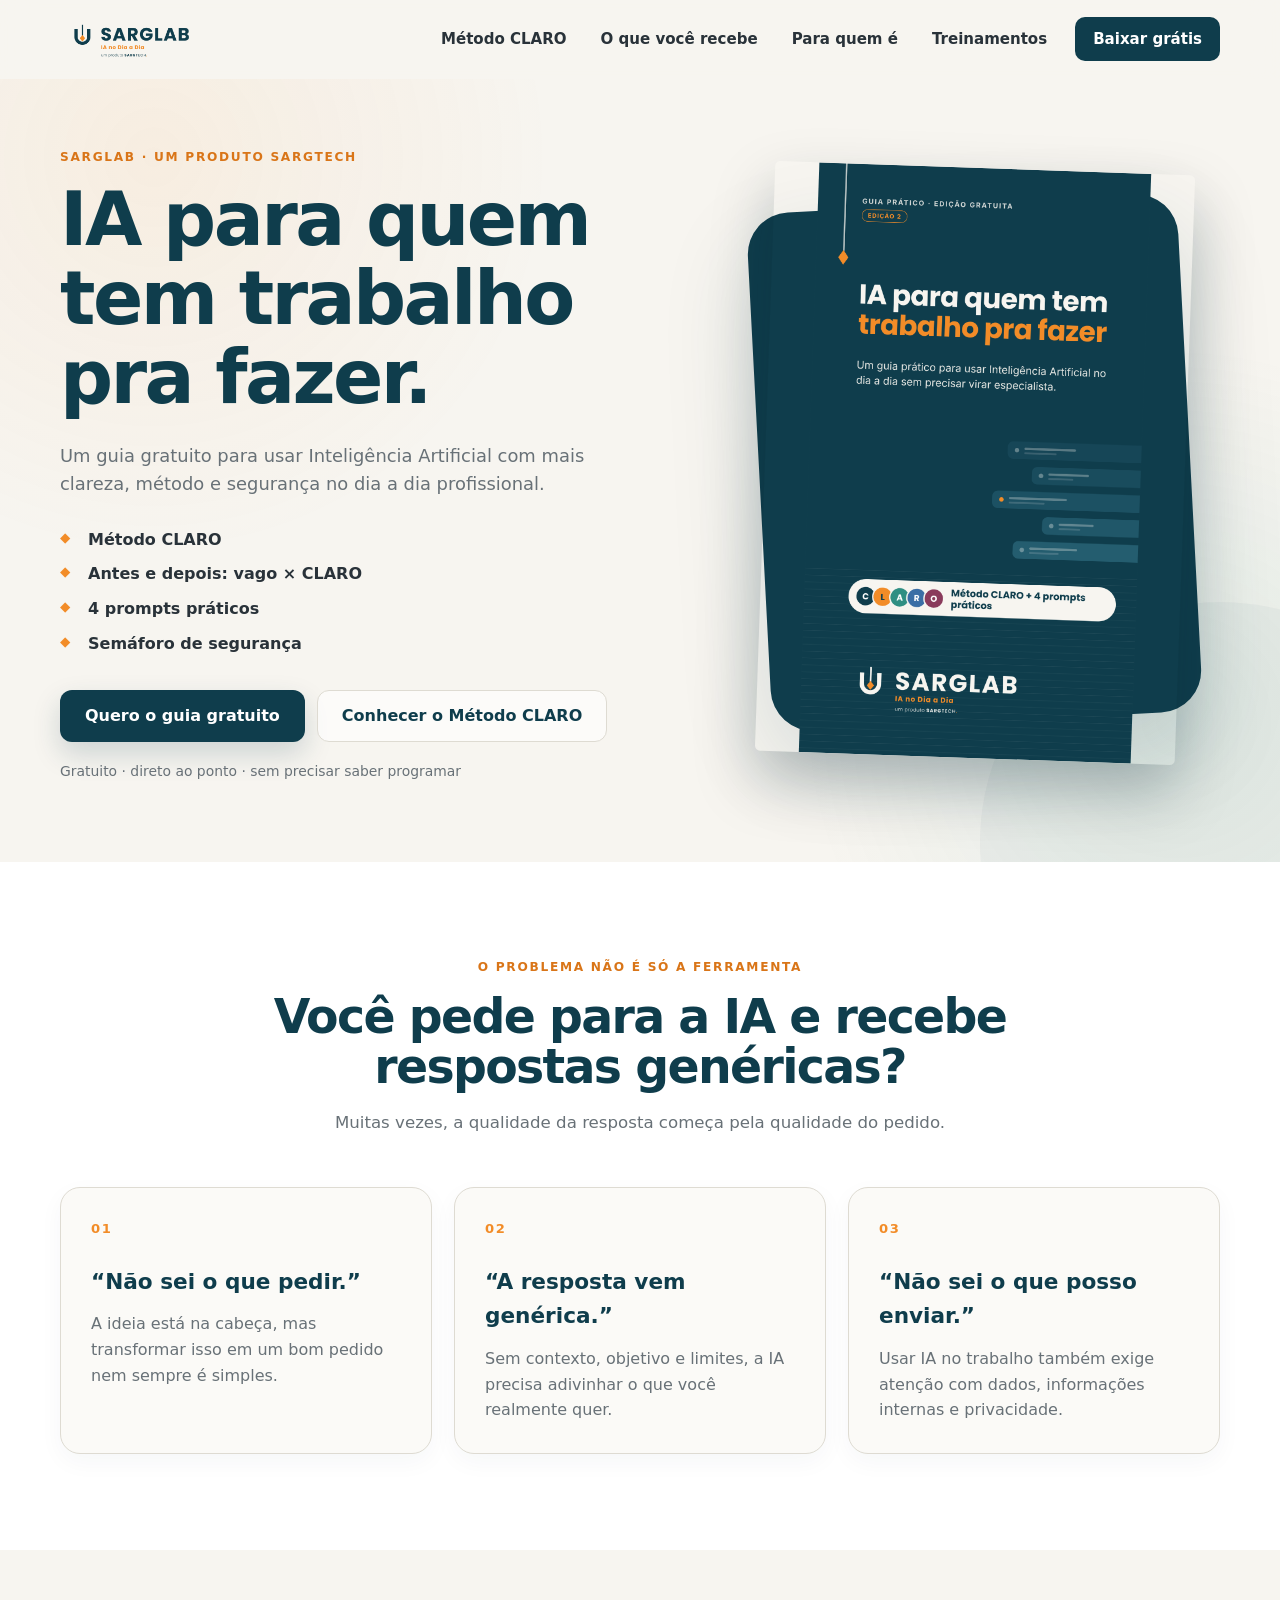
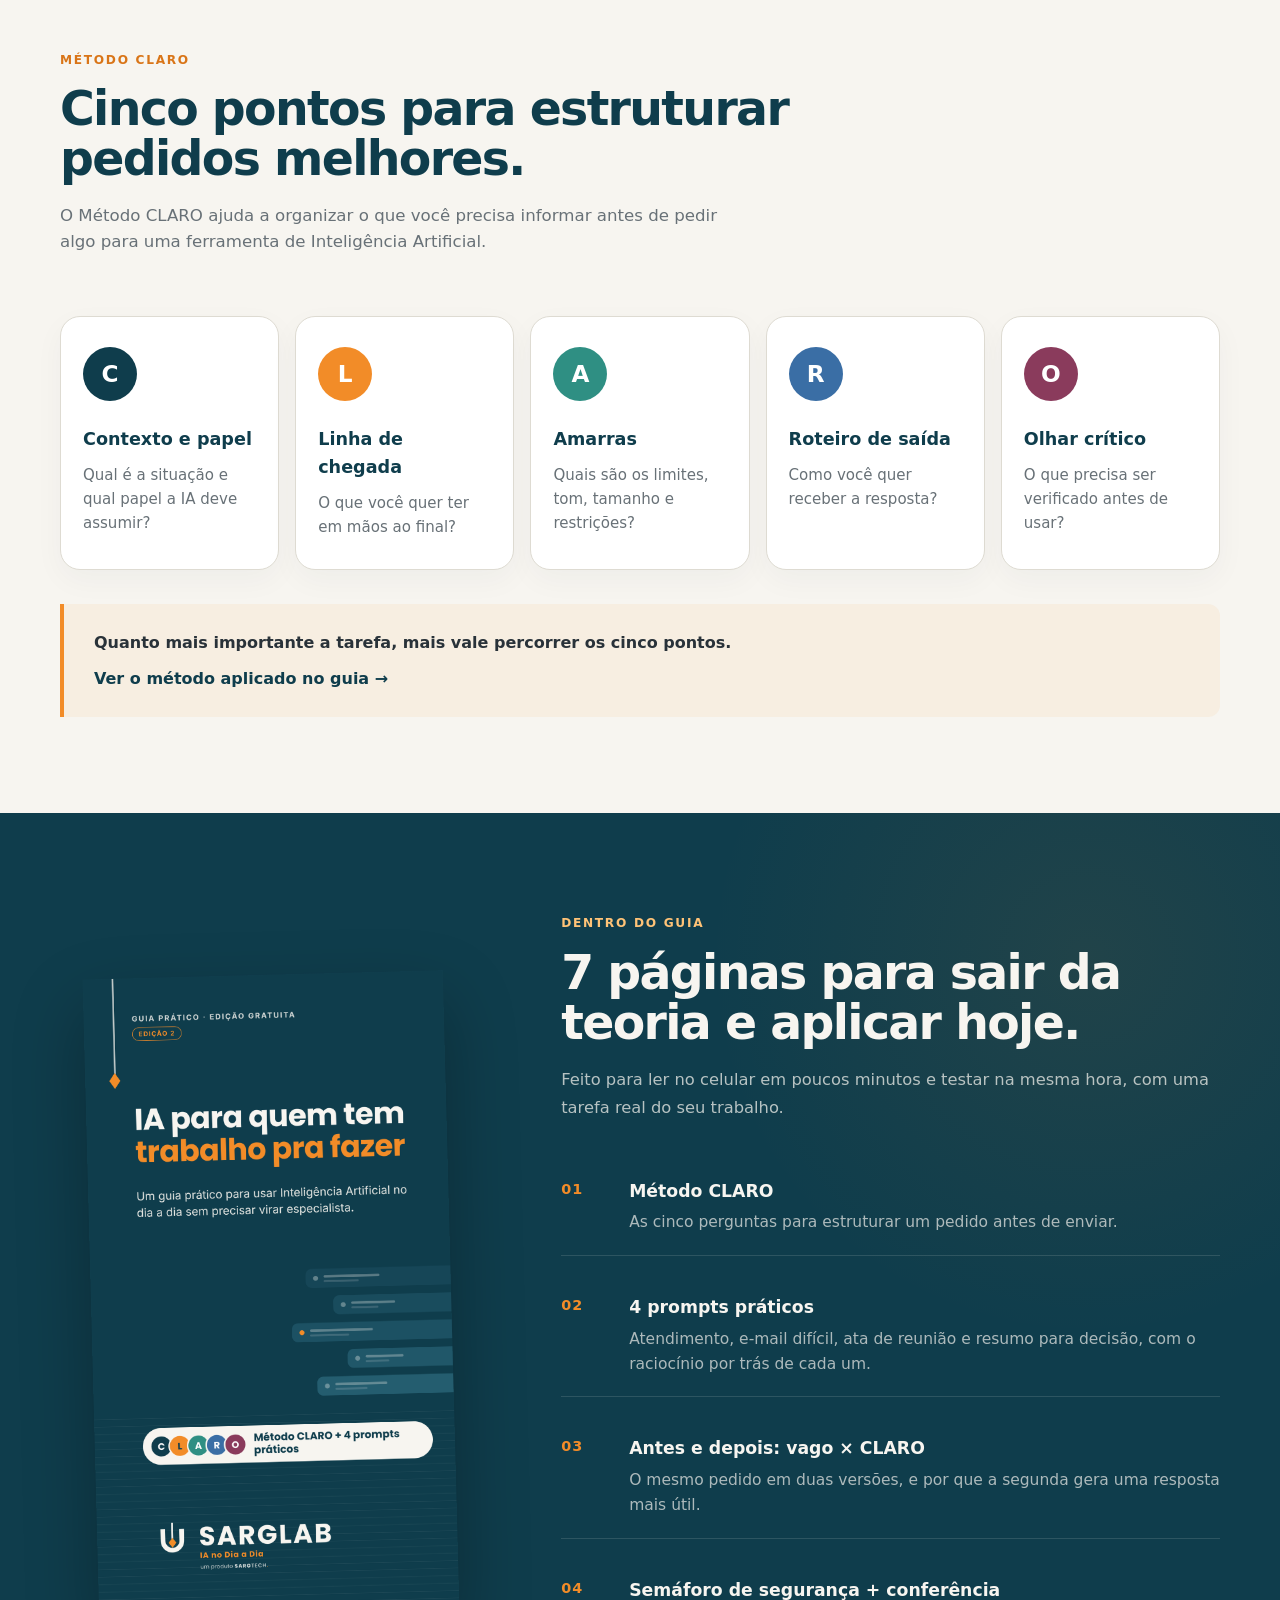
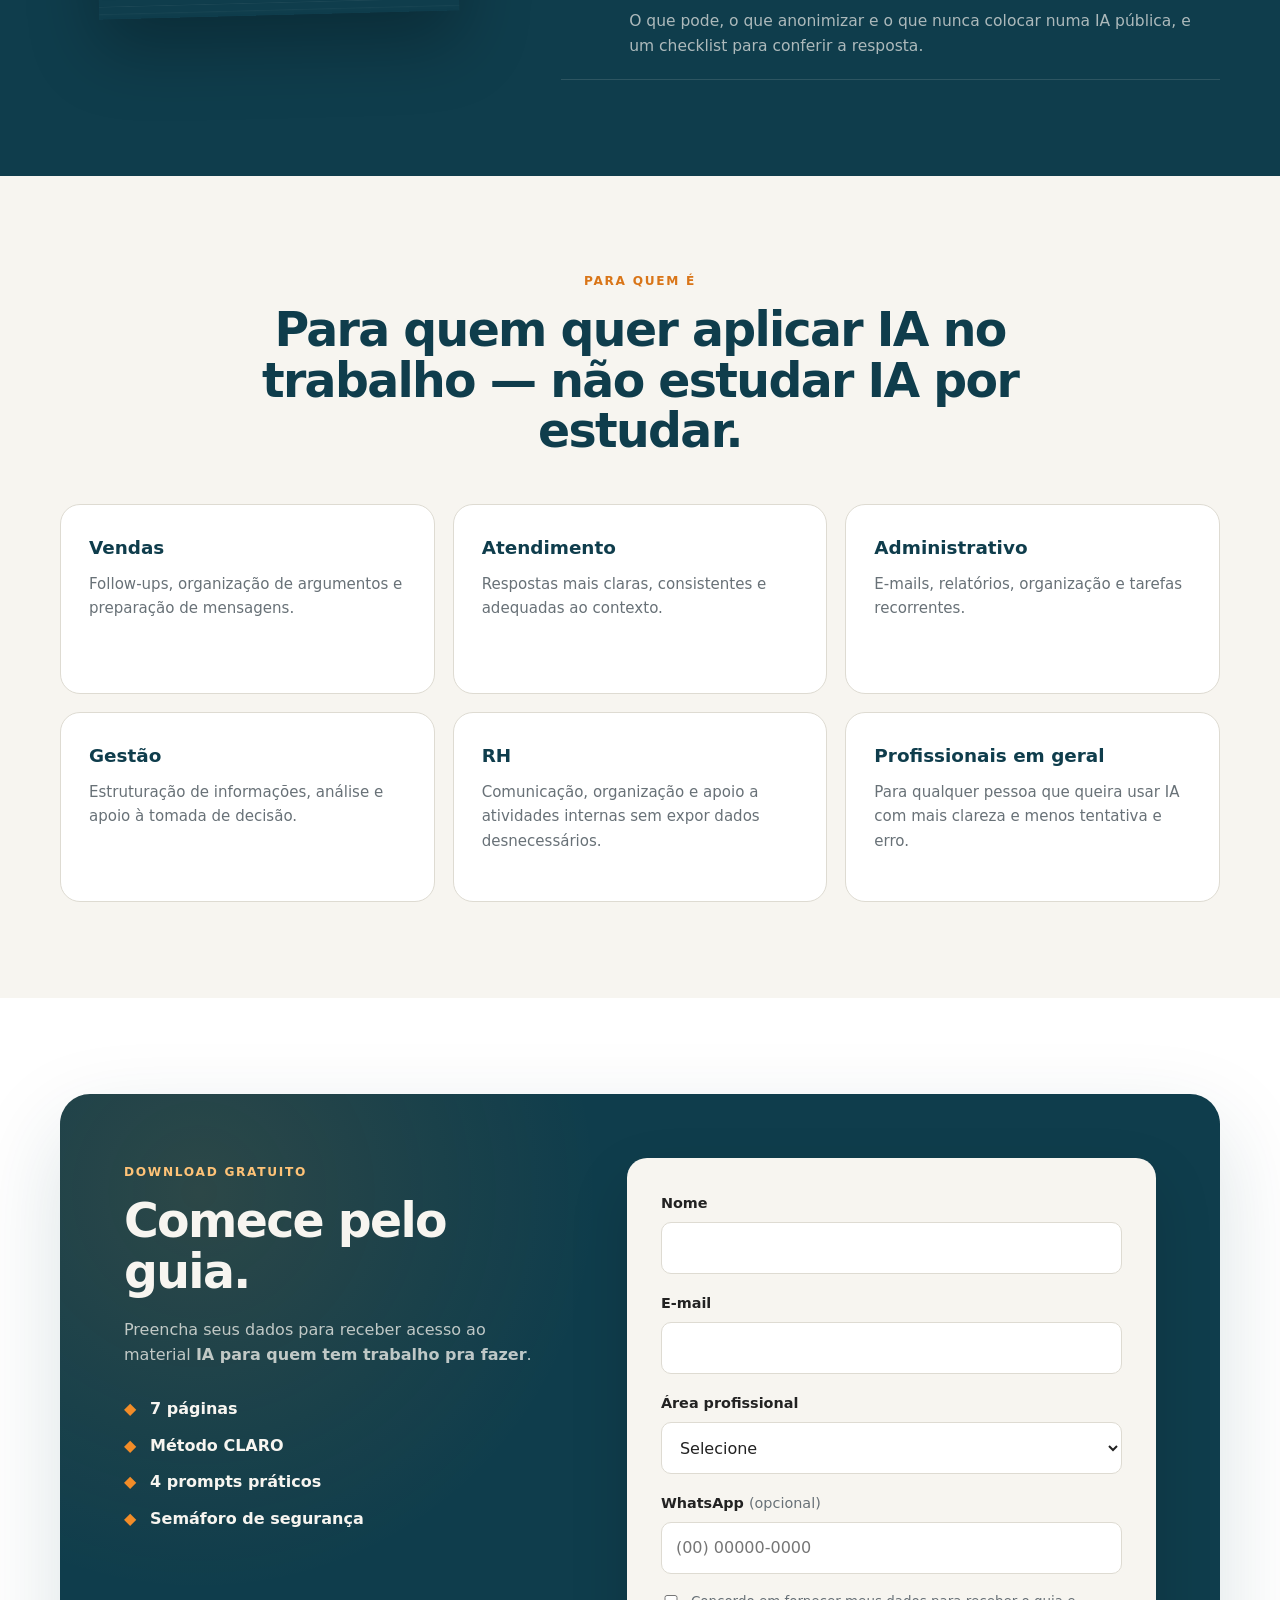
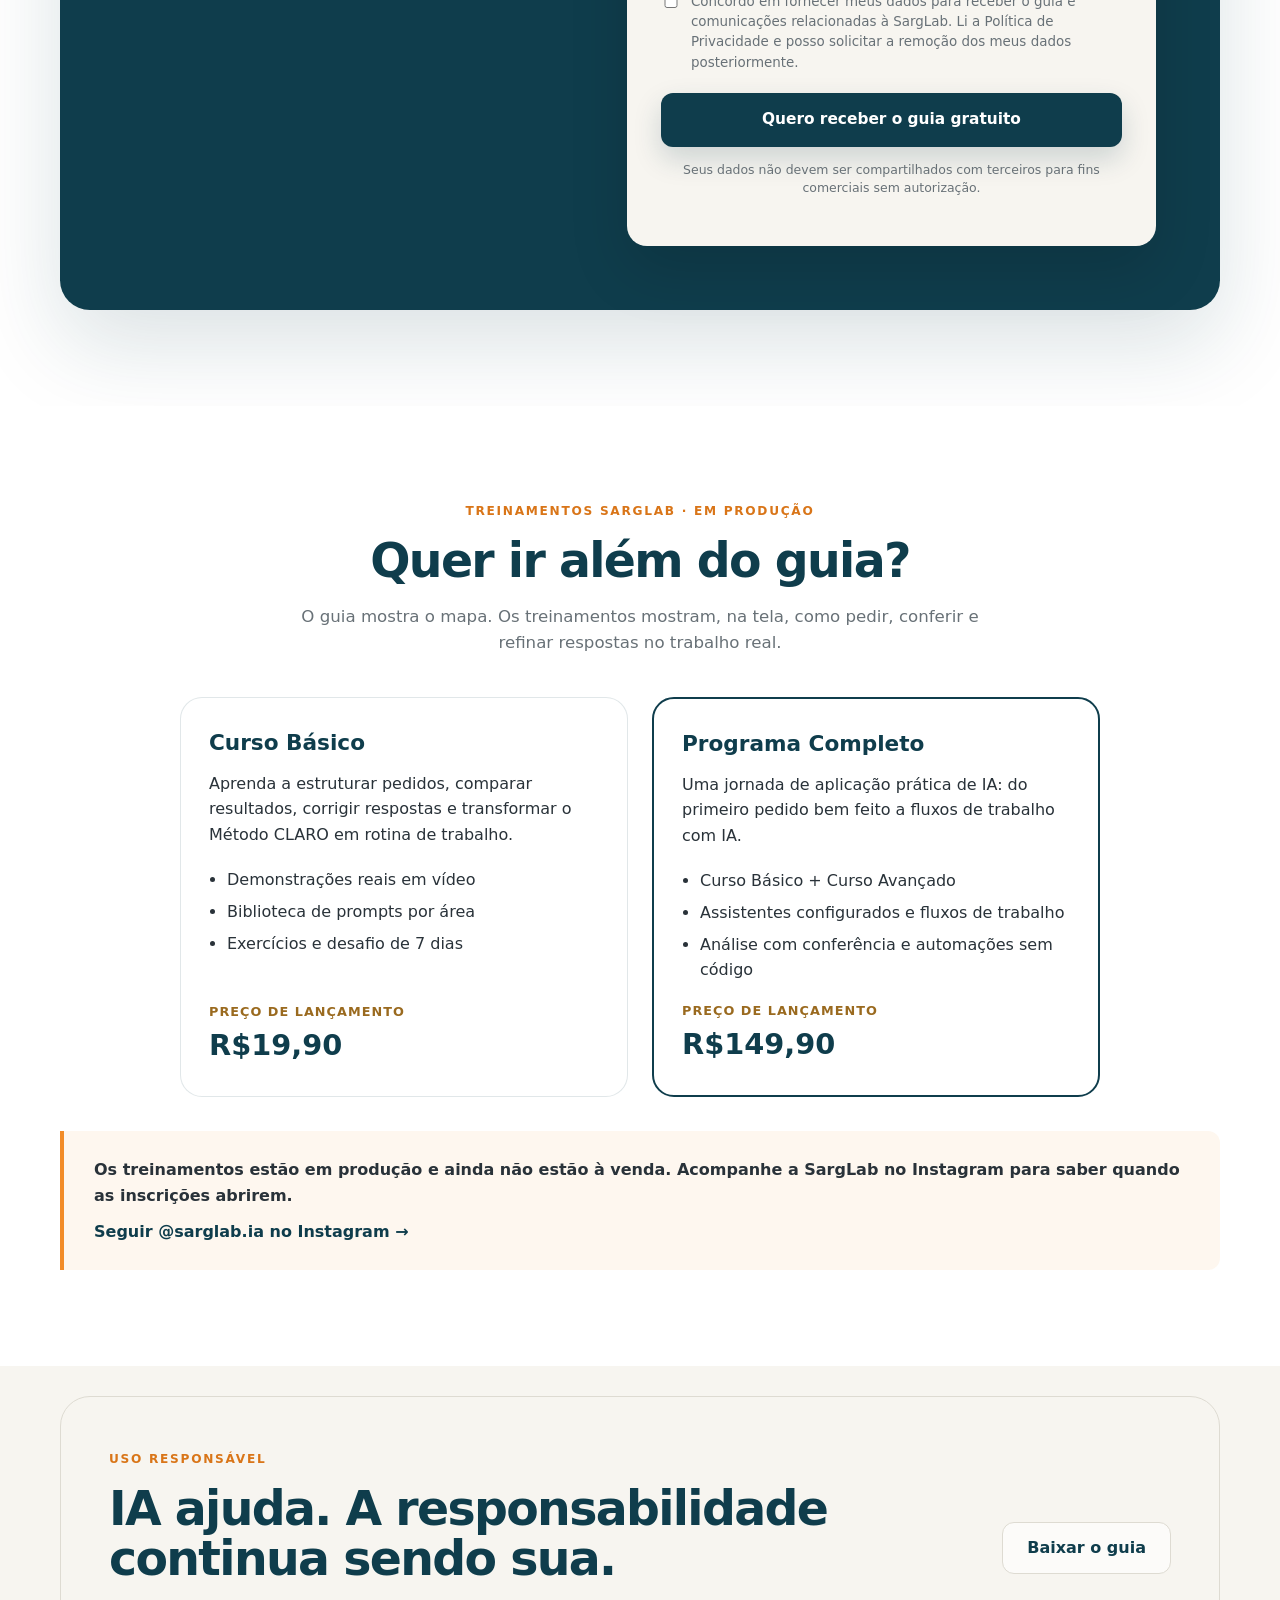
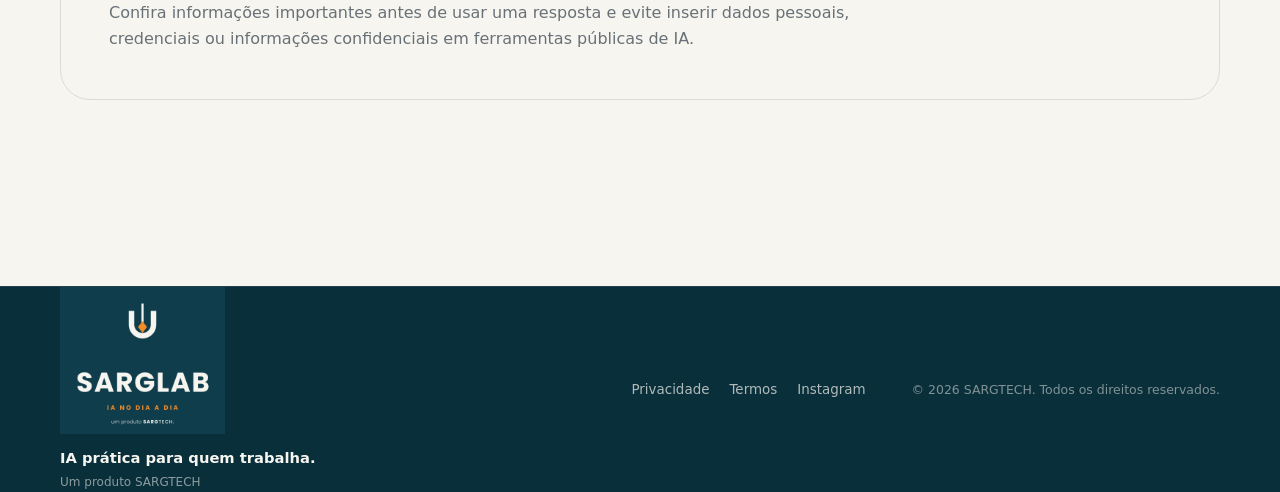
==== commit f3bae8ce: "Atualiza landing e ebook gratuito SargLab v2" ====
--- a/index.html
+++ b/index.html
@@ -6,7 +6,7 @@
 
     <meta
       name="description"
-      content="Baixe gratuitamente o guia SargLab IA para quem tem trabalho pra fazer. Aprenda o Método CLARO e tenha acesso a 30 prompts práticos para usar Inteligência Artificial no trabalho."
+      content="Baixe gratuitamente o guia SargLab IA para quem tem trabalho pra fazer: o Método CLARO, um antes e depois de pedido vago × pedido estruturado, 4 prompts práticos e um semáforo de segurança para usar IA no trabalho."
     />
 
     <meta
@@ -54,6 +54,7 @@
             <li><a href="#metodo">Método CLARO</a></li>
             <li><a href="#conteudo">O que você recebe</a></li>
             <li><a href="#para-quem">Para quem é</a></li>
+            <li><a href="#treinamentos">Treinamentos</a></li>
             <li>
               <a class="nav-cta" href="#baixar">
                 Baixar grátis
@@ -84,9 +85,9 @@
 
             <ul class="hero-benefits">
               <li>Método CLARO</li>
-              <li>30 prompts práticos</li>
+              <li>Antes e depois: vago × CLARO</li>
+              <li>4 prompts práticos</li>
               <li>Semáforo de segurança</li>
-              <li>Exemplos prontos para adaptar</li>
             </ul>
 
             <div class="hero-actions">
@@ -226,7 +227,7 @@
             </p>
 
             <a class="text-link" href="#baixar">
-              Aprender o método completo no guia →
+              Ver o método aplicado no guia →
             </a>
           </div>
         </div>
@@ -248,12 +249,12 @@
             </span>
 
             <h2>
-              12 páginas para sair da teoria e começar a usar.
+              7 páginas para sair da teoria e aplicar hoje.
             </h2>
 
             <p>
-              O conteúdo foi organizado para ser rápido de consultar e fácil
-              de aplicar na rotina.
+              Feito para ler no celular em poucos minutos e testar na mesma
+              hora, com uma tarefa real do seu trabalho.
             </p>
 
             <div class="guide-items">
@@ -262,7 +263,7 @@
                 <div>
                   <h3>Método CLARO</h3>
                   <p>
-                    Um jeito simples de estruturar pedidos melhores.
+                    As cinco perguntas para estruturar um pedido antes de enviar.
                   </p>
                 </div>
               </article>
@@ -270,10 +271,10 @@
               <article class="guide-item">
                 <strong>02</strong>
                 <div>
-                  <h3>30 prompts práticos</h3>
+                  <h3>4 prompts práticos</h3>
                   <p>
-                    Comunicação, organização, análise, atendimento, vendas,
-                    estudo, carreira e criação.
+                    Atendimento, e-mail difícil, ata de reunião e resumo para
+                    decisão, com o raciocínio por trás de cada um.
                   </p>
                 </div>
               </article>
@@ -281,10 +282,10 @@
               <article class="guide-item">
                 <strong>03</strong>
                 <div>
-                  <h3>Prompt vago × prompt claro</h3>
+                  <h3>Antes e depois: vago × CLARO</h3>
                   <p>
-                    Exemplos para entender como pequenas mudanças alteram a
-                    qualidade do pedido.
+                    O mesmo pedido em duas versões, e por que a segunda gera
+                    uma resposta mais útil.
                   </p>
                 </div>
               </article>
@@ -292,10 +293,10 @@
               <article class="guide-item">
                 <strong>04</strong>
                 <div>
-                  <h3>Semáforo de segurança</h3>
+                  <h3>Semáforo de segurança + conferência</h3>
                   <p>
-                    Um modelo simples para pensar antes de compartilhar
-                    informações com uma IA.
+                    O que pode, o que anonimizar e o que nunca colocar numa IA
+                    pública, e um checklist para conferir a resposta.
                   </p>
                 </div>
               </article>
@@ -384,9 +385,9 @@
             </p>
 
             <ul>
-              <li>12 páginas</li>
+              <li>7 páginas</li>
               <li>Método CLARO</li>
-              <li>30 prompts</li>
+              <li>4 prompts práticos</li>
               <li>Semáforo de segurança</li>
             </ul>
           </div>
@@ -485,6 +486,77 @@
         </div>
       </section>
 
+      <!-- TREINAMENTOS -->
+      <section class="section section-soft" id="treinamentos">
+        <div class="container">
+          <div class="section-heading section-heading-centered">
+            <span class="eyebrow">Treinamentos SargLab · em produção</span>
+
+            <h2>
+              Quer ir além do guia?
+            </h2>
+
+            <p>
+              O guia mostra o mapa. Os treinamentos mostram, na tela, como
+              pedir, conferir e refinar respostas no trabalho real.
+            </p>
+          </div>
+
+          <div class="offer-grid">
+            <article class="offer-card">
+              <h3>Curso Básico</h3>
+              <p>
+                Aprenda a estruturar pedidos, comparar resultados, corrigir
+                respostas e transformar o Método CLARO em rotina de trabalho.
+              </p>
+              <ul>
+                <li>Demonstrações reais em vídeo</li>
+                <li>Biblioteca de prompts por área</li>
+                <li>Exercícios e desafio de 7 dias</li>
+              </ul>
+              <p class="offer-price">
+                <span>Preço de lançamento</span>
+                <strong>R$19,90</strong>
+              </p>
+            </article>
+
+            <article class="offer-card offer-card-featured">
+              <h3>Programa Completo</h3>
+              <p>
+                Uma jornada de aplicação prática de IA: do primeiro pedido bem
+                feito a fluxos de trabalho com IA.
+              </p>
+              <ul>
+                <li>Curso Básico + Curso Avançado</li>
+                <li>Assistentes configurados e fluxos de trabalho</li>
+                <li>Análise com conferência e automações sem código</li>
+              </ul>
+              <p class="offer-price">
+                <span>Preço de lançamento</span>
+                <strong>R$149,90</strong>
+              </p>
+            </article>
+          </div>
+
+          <div class="method-cta">
+            <p>
+              Os treinamentos estão em produção e ainda não estão à venda.
+              Acompanhe a SargLab no Instagram para saber quando as inscrições
+              abrirem.
+            </p>
+
+            <a
+              class="text-link"
+              href="https://www.instagram.com/sarglab.ia/"
+              target="_blank"
+              rel="noopener noreferrer"
+            >
+              Seguir @sarglab.ia no Instagram →
+            </a>
+          </div>
+        </div>
+      </section>
+
       <!-- SEGURANÇA -->
       <section class="section security-section">
         <div class="container security-card">
--- a/assets/style/style.css
+++ b/assets/style/style.css
@@ -324,8 +324,8 @@
 .hero-media img {
   position: relative;
   z-index: 1;
-  width: min(390px, 82%);
-  max-height: 520px;
+  width: min(330px, 72%);
+  max-height: 590px;
   object-fit: contain;
   border-radius: 5px;
   box-shadow: 0 28px 60px rgba(8, 36, 46, 0.25);
@@ -1231,4 +1231,70 @@
   cursor: wait;
   opacity: 0.72;
   transform: none;
-}+}
+/* =========================================
+   TREINAMENTOS (e-book v2)
+========================================= */
+.offer-grid {
+  display: grid;
+  grid-template-columns: repeat(2, 1fr);
+  gap: 24px;
+  max-width: 920px;
+  margin: 40px auto 0;
+}
+
+.offer-card {
+  background: #fff;
+  border: 1px solid rgba(15, 61, 76, 0.12);
+  border-radius: 22px;
+  padding: 28px;
+  display: flex;
+  flex-direction: column;
+}
+
+.offer-card-featured {
+  border: 2px solid var(--petrol);
+}
+
+.offer-card h3 {
+  color: var(--petrol);
+  font-size: 1.35rem;
+}
+
+.offer-card p {
+  margin-top: 10px;
+}
+
+.offer-card ul {
+  margin: 14px 0 0 18px;
+}
+
+.offer-card li {
+  margin-top: 6px;
+}
+
+.offer-price {
+  margin-top: auto !important;
+  padding-top: 18px;
+  display: flex;
+  flex-direction: column;
+}
+
+.offer-price span {
+  font-size: 0.8rem;
+  font-weight: 700;
+  letter-spacing: 0.08em;
+  text-transform: uppercase;
+  color: #9a6a1f;
+}
+
+.offer-price strong {
+  font-size: 1.8rem;
+  color: var(--petrol);
+}
+
+@media (max-width: 760px) {
+  .offer-grid {
+    grid-template-columns: 1fr;
+  }
+}
